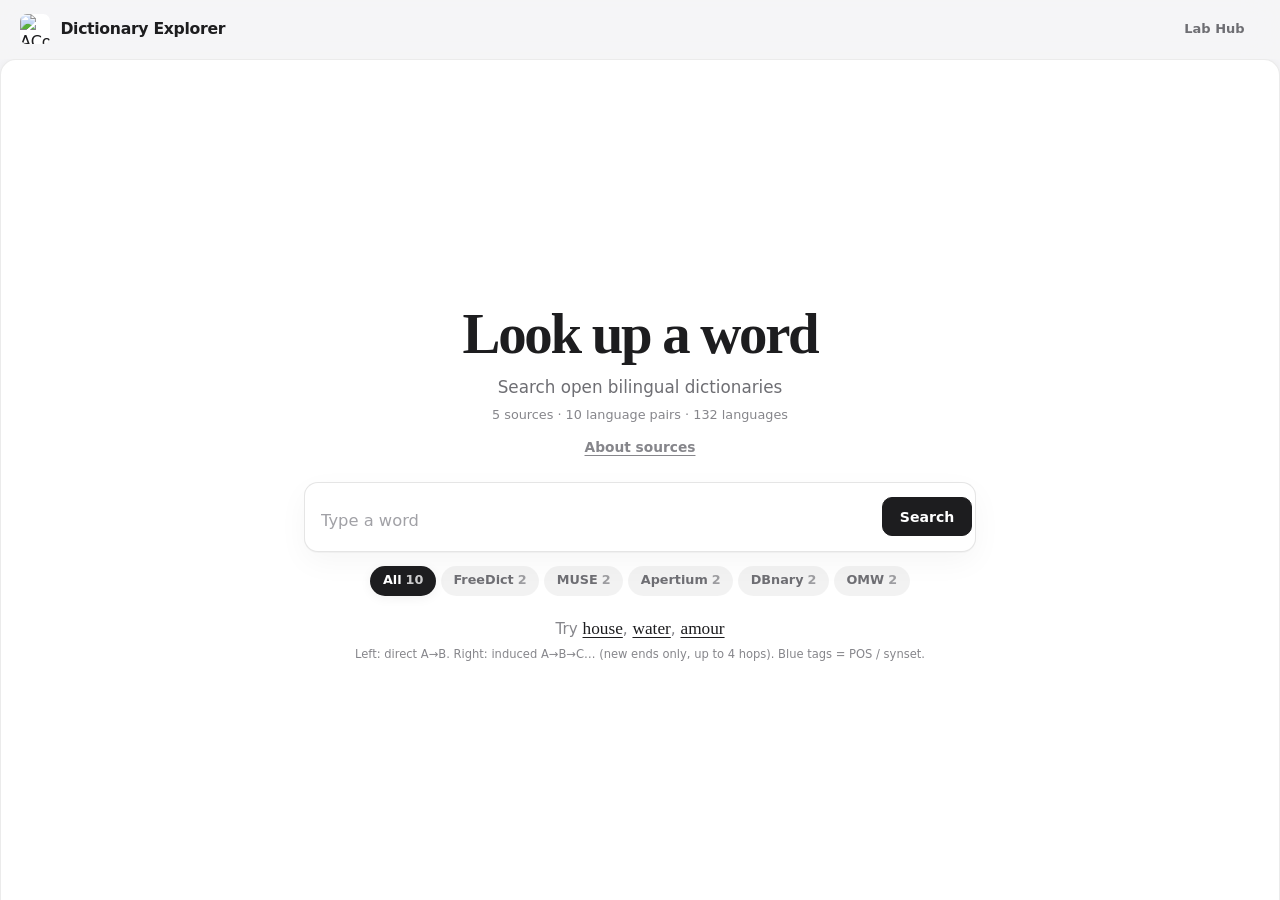
==== docs/dict_graph_reader/index.html @ 2f16a27c "Add static ACoLi Lab Hub GitHub Pages demo." ====
<!DOCTYPE html>
<html lang="en">
<head>
<script src="../shared/static_api.js"></script>

<meta charset="utf-8"/>
<meta name="viewport" content="width=device-width, initial-scale=1"/>
<title>Dictionary Explorer · ACoLi</title>
<link rel="stylesheet" href="../shared/tool.css"/>
<style>
  :root {
    --page: #f5f5f7;
    --ink: #1d1d1f;
    --soft: #6e6e73;
    --faint: #86868b;
    --line: rgba(0, 0, 0, 0.08);
    --card: #ffffff;
    --serif-display: "Iowan Old Style", "Palatino Linotype", Palatino, "Times New Roman", Georgia, serif;
  }

  body {
    overflow: hidden;
    height: 100vh;
    background: var(--page);
    color: var(--ink);
  }
  .tool-shell { height: 100vh; background: var(--page); }
  .tool-bar {
    background: rgba(245, 245, 247, 0.78);
    border-bottom: 1px solid transparent;
  }
  .tool-bar .brand img { width: 30px; height: 30px; border-radius: 7px; }
  .tool-bar .brand h1 {
    margin: 0;
    font-size: 0.98rem;
    font-weight: 600;
    letter-spacing: -0.02em;
  }
  .tool-bar .brand .brand-line {
    display: flex;
    align-items: baseline;
    gap: 0.4rem;
  }
  .tool-bar .brand .acoli-mark {
    font-size: 0.98rem;
    font-weight: 700;
    letter-spacing: -0.03em;
  }
  .tool-bar .brand .acoli-mark em {
    font-style: normal;
    color: var(--accent);
  }
  .tool-bar .brand span { display: none; }

  .app { flex: 1; min-height: 0; overflow: auto; }

  .stage {
    min-height: 100%;
    display: flex;
    flex-direction: column;
    align-items: center;
    padding: 0 1.25rem 3rem;
  }

  .viewport-center {
    width: 100%;
    min-height: calc(100vh - 60px);
    display: flex;
    flex-direction: column;
    align-items: center;
    justify-content: center;
    padding: 1.5rem 0 1.1rem;
  }
  .stage.has-results .viewport-center {
    min-height: 0;
    justify-content: flex-start;
    padding: 0.75rem 0 0.25rem;
  }

  .core {
    width: min(42rem, 100%);
    text-align: center;
  }

  .hero { margin-bottom: 1.4rem; }
  .stage.has-results .hero { margin-bottom: 0.55rem; }
  .hero h2 {
    margin: 0;
    font-family: var(--serif-display);
    font-size: clamp(2.55rem, 5.2vw, 3.55rem);
    font-weight: 550;
    letter-spacing: -0.04em;
    line-height: 1.05;
  }
  .stage.has-results .hero h2 {
    font-size: clamp(1.4rem, 2.4vw, 1.7rem);
  }
  .hero .desc {
    margin: 0.7rem auto 0;
    max-width: 32rem;
    font-size: 1.05rem;
    color: var(--soft);
    line-height: 1.45;
  }
  .hero .meta {
    margin: 0.4rem auto 0;
    font-size: 0.8rem;
    color: var(--faint);
  }
  .stage.has-results .hero .desc,
  .stage.has-results .hero .meta { display: none; }
  .hero .about-sources { margin-top: 0.7rem; }
  .stage.has-results .hero .about-sources { margin-top: 0.3rem; }
  .linkish {
    border: 0;
    background: none;
    font: inherit;
    font-size: 0.86rem;
    font-weight: 600;
    color: var(--faint);
    cursor: pointer;
    text-decoration: underline;
    text-underline-offset: 3px;
  }
  .linkish:hover { color: var(--ink); }

  .search {
    background: var(--card);
    border-radius: 14px;
    border: 1px solid rgba(0, 0, 0, 0.1);
    box-shadow: 0 1px 0 rgba(0, 0, 0, 0.03), 0 10px 30px rgba(0, 0, 0, 0.04);
    padding: 0.12rem 0.18rem 0.12rem 1rem;
  }
  .search-row {
    display: flex;
    align-items: center;
    gap: 0.35rem;
  }
  .search-row input[type="search"] {
    flex: 1;
    border: 0 !important;
    box-shadow: none !important;
    background: transparent !important;
    font-family: var(--serif-display) !important;
    font-size: clamp(1.45rem, 2.8vw, 1.85rem) !important;
    font-weight: 500 !important;
    letter-spacing: -0.03em;
    padding: 0.68rem 0 !important;
    color: var(--ink) !important;
  }
  .search-row input[type="search"]::placeholder {
    font-family: var(--font);
    font-size: 1.02rem;
    font-weight: 400;
    letter-spacing: 0;
    color: #a1a1a6;
  }
  .search-row .btn.primary {
    border-radius: 10px;
    padding: 0.52rem 1.05rem;
    font-size: 0.88rem;
    font-weight: 600;
  }

  .sources {
    margin-top: 0.85rem;
    display: flex;
    flex-wrap: wrap;
    justify-content: center;
    gap: 0.32rem;
  }
  .chip {
    border: 0;
    background: rgba(0, 0, 0, 0.05);
    border-radius: 980px;
    font: inherit;
    font-size: 0.8rem;
    font-weight: 600;
    color: var(--soft);
    padding: 0.36rem 0.78rem;
    cursor: pointer;
  }
  .chip:hover { background: rgba(0, 0, 0, 0.08); color: var(--ink); }
  .chip.on { background: var(--ink); color: #fff; }
  .chip .n {
    margin-left: 0.25rem;
    opacity: 0.65;
    font-weight: 550;
    font-variant-numeric: tabular-nums;
  }
  .chip.on .n { opacity: 0.78; }

  .result-filters {
    display: none;
    margin-top: 0.8rem;
  }
  .stage.has-results .result-filters { display: block; }

  .seg {
    display: inline-flex;
    padding: 0.16rem;
    background: rgba(0, 0, 0, 0.05);
    border-radius: 980px;
    gap: 0.08rem;
  }
  .seg button {
    border: 0;
    background: transparent;
    border-radius: 980px;
    font: inherit;
    font-size: 0.78rem;
    font-weight: 650;
    color: var(--soft);
    padding: 0.36rem 0.8rem;
    cursor: pointer;
  }
  .seg button:hover { color: var(--ink); }
  .seg button.on {
    background: var(--ink);
    color: #fff;
    box-shadow: 0 1px 3px rgba(0, 0, 0, 0.14);
  }

  .lang-chips {
    margin-top: 0.5rem;
    display: flex;
    flex-wrap: wrap;
    justify-content: center;
    gap: 0.28rem;
  }
  .lang-chips .chip { font-size: 0.76rem; padding: 0.3rem 0.65rem; }

  .hint {
    margin-top: 1.25rem;
    color: var(--faint);
    font-size: 0.95rem;
  }
  .hint button {
    border: 0;
    background: none;
    padding: 0;
    font: inherit;
    font-family: var(--serif-display);
    font-size: 1.08rem;
    color: var(--ink);
    cursor: pointer;
    text-decoration: underline;
    text-underline-offset: 3px;
  }

  .below {
    width: min(74rem, 100%);
    padding-top: 0.55rem;
    padding-bottom: 2.75rem;
  }
  .results-split {
    display: grid;
    grid-template-columns: 1fr 1fr;
    gap: 1rem;
    align-items: stretch;
  }
  @media (max-width: 900px) {
    .results-split { grid-template-columns: 1fr; }
    .below { width: min(42rem, 100%); }
  }
  .status {
    margin: 0 0 0.65rem;
    text-align: center;
    font-size: 0.78rem;
    font-weight: 500;
    color: var(--faint);
    line-height: 1.4;
  }

  .result-pane {
    background: var(--card);
    border: 1px solid var(--line);
    border-radius: 22px;
    padding: 1rem 1rem 1.1rem;
    min-height: 18rem;
    box-shadow: 0 1px 0 rgba(0, 0, 0, 0.03);
    display: flex;
    flex-direction: column;
    gap: 0.75rem;
  }
  .result-pane.indirect-pane {
    background: linear-gradient(180deg, #f7faff 0%, #fff 42%);
    border-color: rgba(0, 113, 227, 0.14);
  }
  .pane-head {
    display: flex;
    align-items: flex-start;
    justify-content: space-between;
    gap: 0.75rem;
    padding-bottom: 0.75rem;
    border-bottom: 1px solid var(--line);
  }
  .pane-head h3 {
    margin: 0;
    font-size: 0.72rem;
    font-weight: 750;
    letter-spacing: 0.08em;
    text-transform: uppercase;
    color: var(--ink);
  }
  .pane-head .pane-desc {
    margin: 0.28rem 0 0;
    font-size: 0.78rem;
    color: var(--faint);
    line-height: 1.35;
  }
  .pane-badge {
    flex-shrink: 0;
    font-size: 0.68rem;
    font-weight: 700;
    letter-spacing: 0.04em;
    text-transform: uppercase;
    color: var(--soft);
    background: rgba(0, 0, 0, 0.05);
    border-radius: 999px;
    padding: 0.28rem 0.6rem;
  }
  .pane-badge.busy {
    color: #0051c7;
    background: rgba(0, 113, 227, 0.1);
  }
  .pane-badge.indirect {
    color: #0051c7;
    background: rgba(0, 113, 227, 0.1);
  }
  .pane-body {
    display: flex;
    flex-direction: column;
    gap: 0.5rem;
    flex: 1;
  }
  .hop-lane {
    border: 1px solid rgba(0, 113, 227, 0.12);
    background: rgba(255, 255, 255, 0.72);
    border-radius: 16px;
    padding: 0.7rem 0.75rem 0.8rem;
    display: flex;
    flex-direction: column;
    gap: 0.45rem;
  }
  .hop-lane-head {
    display: flex;
    align-items: center;
    justify-content: space-between;
    gap: 0.5rem;
  }
  .hop-lane-head .hl-title {
    font-size: 0.68rem;
    font-weight: 750;
    letter-spacing: 0.07em;
    text-transform: uppercase;
    color: var(--ink);
  }
  .hop-lane-head .hl-sub {
    font-size: 0.7rem;
    color: var(--faint);
  }
  .pane-empty {
    margin: 0;
    padding: 1.1rem 0.85rem;
    text-align: center;
    font-size: 0.84rem;
    color: var(--faint);
    border: 1px dashed rgba(0, 0, 0, 0.1);
    border-radius: 14px;
    background: rgba(0, 0, 0, 0.015);
  }

  .skel {
    border-radius: 14px;
    background: linear-gradient(90deg, #ececef 0%, #f6f6f8 45%, #ececef 90%);
    background-size: 220% 100%;
    animation: skel-shine 1.15s ease-in-out infinite;
  }
  .skel-hit {
    height: 4.55rem;
    border-radius: 16px;
  }
  .skel-bridge {
    height: 5.1rem;
    border-radius: 14px;
    background: linear-gradient(90deg, #e7eefb 0%, #f3f7ff 45%, #e7eefb 90%);
    background-size: 220% 100%;
    animation: skel-shine 1.15s ease-in-out infinite;
  }
  .skel-line {
    height: 0.7rem;
    margin: 0.35rem 0;
  }
  .skel-line.w60 { width: 60%; }
  .skel-line.w40 { width: 40%; }
  @keyframes skel-shine {
    0% { background-position: 100% 0; }
    100% { background-position: -100% 0; }
  }

  .bridge-hit {
    width: 100%;
    text-align: left;
    border: 1px solid rgba(0, 113, 227, 0.14);
    background: #fff;
    border-radius: 14px;
    padding: 0.85rem 1rem;
    cursor: pointer;
    font: inherit;
    color: var(--ink);
  }
  .bridge-hit:hover { box-shadow: 0 10px 28px rgba(0, 113, 227, 0.08); }
  .bridge-hit .path {
    display: flex;
    flex-wrap: wrap;
    align-items: center;
    gap: 0.28rem 0.2rem;
    font-family: var(--serif-display);
    font-size: clamp(1.1rem, 2.2vw, 1.4rem);
    letter-spacing: -0.03em;
    line-height: 1.25;
  }
  .bridge-hit .path .w {
    font-weight: 450;
    color: var(--soft);
    overflow-wrap: anywhere;
  }
  .bridge-hit .path .w.start,
  .bridge-hit .path .w.end {
    font-weight: 700;
    color: var(--ink);
  }
  .bridge-hit .path .w.bridge {
    font-weight: 600;
    color: #0051c7;
  }
  .bridge-hit .path .w.mid {
    font-weight: 600;
    color: #6d28d9;
  }
  .bridge-hit .path .sep {
    color: #c7c7cc;
    margin: 0 0.15rem;
  }
  .bridge-hit .langs {
    margin-top: 0.28rem;
    font-size: 0.74rem;
    color: var(--faint);
    overflow-wrap: anywhere;
  }
  .bridge-hit .meta-row { margin-top: 0.38rem; }
  .hop-pill {
    display: inline-flex;
    align-items: center;
    font-size: 0.66rem;
    font-weight: 750;
    letter-spacing: 0.04em;
    text-transform: uppercase;
    color: #0051c7;
    background: rgba(0, 113, 227, 0.1);
    border-radius: 999px;
    padding: 0.16rem 0.5rem;
  }
  .hop-pill.multi {
    color: #6d28d9;
    background: rgba(109, 40, 217, 0.1);
  }
  .hit {
    width: 100%;
    text-align: left;
    border: 1px solid rgba(0, 0, 0, 0.06);
    background: #fafafa;
    border-radius: 16px;
    padding: 0.95rem 1.1rem;
    cursor: pointer;
    font: inherit;
    color: var(--ink);
    white-space: normal;
  }
  .hit:hover {
    background: #fff;
    box-shadow: 0 10px 28px rgba(0, 0, 0, 0.06);
  }
  .hit .top {
    display: block;
  }
  .hit .pair-words {
    margin: 0;
    white-space: normal;
    overflow-wrap: anywhere;
    word-break: break-word;
  }
  .hit .lemma {
    font-family: var(--serif-display);
    font-size: clamp(1.55rem, 2.9vw, 2rem);
    font-weight: 450;
    letter-spacing: -0.035em;
    line-height: 1.2;
    color: var(--soft);
    white-space: normal;
    overflow-wrap: anywhere;
    word-break: break-word;
  }
  .hit .lemma.match {
    font-weight: 700;
    color: var(--ink);
  }
  .hit .arrow {
    display: inline;
    margin: 0 0.42rem;
    color: #c7c7cc;
    font-size: 1.25rem;
  }
  .hit .prov {
    margin-top: 0.35rem;
    font-size: 0.74rem;
    font-weight: 500;
    color: var(--faint);
    white-space: normal;
    overflow-wrap: anywhere;
  }
  /* Entry sheet */
  .sheet-backdrop {
    position: fixed;
    inset: 0;
    z-index: 50;
    background: rgba(0, 0, 0, 0.28);
    backdrop-filter: blur(14px);
    -webkit-backdrop-filter: blur(14px);
    display: none;
    align-items: center;
    justify-content: center;
    padding: 1.25rem;
  }
  .sheet-backdrop.open { display: flex; }
  .sheet {
    width: min(540px, 100%);
    height: auto;
    max-height: min(88vh, 720px);
    background: var(--card);
    border-radius: 22px;
    box-shadow: 0 24px 80px rgba(0, 0, 0, 0.18);
    display: flex;
    flex-direction: column;
    overflow: hidden;
  }
  .sheet.path-mode {
    width: min(560px, 100%);
  }
  .sheet-head {
    flex: 0 0 auto;
    padding: 1.15rem 1.2rem 1rem 1.35rem;
    display: flex;
    justify-content: space-between;
    align-items: flex-start;
    gap: 0.85rem;
    border-bottom: 1px solid var(--line);
  }
  .sheet-head .pair-words {
    flex: 1 1 auto;
    min-width: 0;
    margin: 0;
    font-family: var(--serif-display);
    font-size: clamp(1.65rem, 3.2vw, 2.35rem);
    font-weight: 450;
    letter-spacing: -0.035em;
    line-height: 1.2;
    color: var(--soft);
    white-space: normal;
    overflow-wrap: anywhere;
    word-break: break-word;
  }
  .sheet-head .pair-words .match {
    font-weight: 700;
    color: var(--ink);
  }
  .sheet-head .pair-words .arrow,
  .sheet-head .pair-words .sep {
    display: inline;
    margin: 0 0.35rem;
    color: #c7c7cc;
    font-weight: 500;
  }
  .sheet-head .pair-words .w { color: var(--soft); font-weight: 450; }
  .sheet-head .pair-words .w.start,
  .sheet-head .pair-words .w.end {
    font-weight: 700;
    color: var(--ink);
  }
  .sheet-head .pair-words .w.mid,
  .sheet-head .pair-words .w.bridge {
    font-weight: 600;
    color: #0051c7;
  }
  .close-btn {
    flex: 0 0 auto;
    width: 2rem;
    height: 2rem;
    border: 0;
    border-radius: 999px;
    background: rgba(0, 0, 0, 0.06);
    color: var(--soft);
    font: inherit;
    font-size: 1.35rem;
    line-height: 1;
    cursor: pointer;
    padding: 0;
    display: inline-flex;
    align-items: center;
    justify-content: center;
  }
  .close-btn:hover {
    background: rgba(0, 0, 0, 0.1);
    color: var(--ink);
  }
  .sheet-body {
    flex: 1 1 auto;
    min-height: 0;
    overflow: auto;
    padding: 0.95rem 1.35rem 1rem;
    display: flex;
    flex-direction: column;
    gap: 0.75rem;
  }
  .pair-line {
    display: flex;
    align-items: center;
    flex-wrap: wrap;
    gap: 0.45rem 0.65rem;
    margin: 0;
    font-size: 0.84rem;
    color: var(--faint);
    flex: 0 0 auto;
  }
  .pair-line strong { color: var(--soft); font-weight: 600; }
  .pair-line .btn { margin-left: auto; }
  .pair-line[hidden],
  #pathPanel[hidden],
  #entryTags:empty { display: none !important; }

  .path-overview {
    border: 1px solid rgba(0, 113, 227, 0.16);
    background: linear-gradient(180deg, #f7faff 0%, #fff 70%);
    border-radius: 16px;
    padding: 0.95rem 1.05rem;
  }
  .path-overview .po-label {
    margin: 0 0 0.4rem;
    font-size: 0.68rem;
    font-weight: 750;
    letter-spacing: 0.07em;
    text-transform: uppercase;
    color: #0051c7;
  }
  .path-overview .po-path {
    font-family: var(--serif-display);
    font-size: clamp(1.25rem, 2.6vw, 1.55rem);
    letter-spacing: -0.03em;
    line-height: 1.25;
  }
  .path-overview .po-path .w { color: var(--soft); font-weight: 450; }
  .path-overview .po-path .w.start,
  .path-overview .po-path .w.end { font-weight: 700; color: var(--ink); }
  .path-overview .po-path .w.mid,
  .path-overview .po-path .w.bridge { font-weight: 600; color: #0051c7; }
  .path-overview .po-path .sep { color: #c7c7cc; margin: 0 0.25rem; }
  .path-overview .po-langs {
    margin-top: 0.3rem;
    font-size: 0.78rem;
    color: var(--faint);
  }
  .path-overview .po-meta {
    margin-top: 0.55rem;
    display: flex;
    flex-wrap: wrap;
    gap: 0.35rem;
  }
  .path-steps-label {
    margin: 0.15rem 0 0;
    font-size: 0.68rem;
    font-weight: 750;
    letter-spacing: 0.07em;
    text-transform: uppercase;
    color: var(--ink);
  }
  .path-steps {
    display: flex;
    flex-direction: column;
    gap: 0.4rem;
  }
  .path-step {
    width: 100%;
    text-align: left;
    border: 1px solid rgba(0, 0, 0, 0.08);
    background: #fafafa;
    border-radius: 14px;
    padding: 0.75rem 0.9rem;
    font: inherit;
    color: var(--ink);
    cursor: pointer;
  }
  .path-step:hover { background: #fff; box-shadow: 0 8px 22px rgba(0, 0, 0, 0.05); }
  .path-step .ps-top {
    display: flex;
    align-items: baseline;
    justify-content: space-between;
    gap: 0.5rem;
  }
  .path-step .ps-n {
    font-size: 0.66rem;
    font-weight: 750;
    letter-spacing: 0.05em;
    text-transform: uppercase;
    color: var(--faint);
  }
  .path-step .ps-words {
    margin: 0.2rem 0 0;
    font-family: var(--serif-display);
    font-size: 1.2rem;
    letter-spacing: -0.02em;
  }
  .path-step .ps-words .match { font-weight: 700; }
  .path-step .ps-words .arrow { color: #c7c7cc; margin: 0 0.3rem; }
  .path-step .ps-langs {
    margin-top: 0.2rem;
    font-size: 0.74rem;
    color: var(--faint);
  }

  .elsewhere-block {
    flex: 1;
    min-height: 0;
    display: flex;
    flex-direction: column;
    background: #f5f5f7;
    border-radius: 16px;
    padding: 0.85rem 0.9rem 0.8rem;
  }
  .elsewhere-head {
    display: flex;
    align-items: center;
    justify-content: space-between;
    gap: 0.6rem;
    margin-bottom: 0.5rem;
    flex: 0 0 auto;
  }
  .elsewhere-block .section-label {
    margin: 0;
    font-size: 0.72rem;
    font-weight: 750;
    letter-spacing: 0.07em;
    text-transform: uppercase;
    color: var(--ink);
  }
  .elsewhere-pager {
    display: flex;
    align-items: center;
    gap: 0.35rem;
  }
  .elsewhere-pager[hidden] { display: none; }
  .elsewhere-pager .page {
    min-width: 3.2rem;
    text-align: center;
    font-size: 0.72rem;
    font-weight: 650;
    color: var(--soft);
  }
  .elsewhere-pager .page-btn {
    width: 1.7rem;
    height: 1.7rem;
    border-radius: 8px;
    border: 1px solid rgba(0, 0, 0, 0.14);
    background: #fff;
    color: var(--ink);
    font: inherit;
    font-size: 0.95rem;
    line-height: 1;
    cursor: pointer;
    padding: 0;
  }
  .elsewhere-pager .page-btn:hover:not(:disabled) { background: #fafafa; }
  .elsewhere-pager .page-btn:disabled {
    opacity: 0.35;
    cursor: default;
  }
  .elsewhere-window {
    flex: 1;
    min-height: 0;
    overflow: auto;
    border-radius: 12px;
  }
  .elsewhere {
    display: flex;
    flex-direction: column;
    gap: 0.35rem;
  }
  .elsewhere > button {
    width: 100%;
    text-align: left;
    border: 0;
    background: #fff;
    border-radius: 12px;
    padding: 0.72rem 0.85rem;
    font: inherit;
    cursor: pointer;
    box-shadow: 0 1px 0 rgba(0, 0, 0, 0.03);
    white-space: normal;
  }
  .elsewhere > button:hover { background: #fafafa; }
  .elsewhere .lemma {
    font-family: var(--serif-display);
    font-size: 1.14rem;
    font-weight: 450;
    color: var(--soft);
    white-space: normal;
    overflow-wrap: anywhere;
    word-break: break-word;
  }
  .elsewhere .lemma.match {
    font-weight: 700;
    color: var(--ink);
  }
  .elsewhere .arrow { color: #c7c7cc; margin: 0 0.3rem; display: inline; }
  .elsewhere .p {
    margin-top: 0.18rem;
    font-size: 0.72rem;
    color: var(--faint);
  }
  .empty-note {
    padding: 0.55rem 0.15rem;
    font-size: 0.84rem;
    color: var(--faint);
  }

  .sheet-foot {
    flex: 0 0 auto;
    display: flex;
    align-items: center;
    justify-content: space-between;
    gap: 0.85rem;
    padding: 0.85rem 1.35rem 1.05rem;
    border-top: 1px solid var(--line);
    background: var(--card);
  }
  .actions-left {
    display: flex;
    align-items: center;
    gap: 0.35rem;
    flex: 0 0 auto;
  }
  .actions-right {
    display: flex;
    align-items: center;
    justify-content: flex-end;
    gap: 0.4rem;
    flex: 1 1 auto;
    min-width: 0;
  }
  .sheet-foot .btn.bordered {
    background: #fff;
    border: 1px solid rgba(0, 0, 0, 0.16);
    color: var(--ink);
    box-shadow: none;
  }
  .sheet-foot .btn.bordered:hover {
    background: #fafafa;
    border-color: rgba(0, 0, 0, 0.24);
  }
  .actions-right .src-name {
    font-size: 0.8rem;
    font-weight: 600;
    color: var(--soft);
    line-height: 1.25;
    text-align: right;
    white-space: normal;
  }
  .info-btn {
    width: 1.45rem;
    height: 1.45rem;
    border-radius: 999px;
    border: 1px solid rgba(0, 0, 0, 0.12);
    background: #fff;
    color: var(--soft);
    font: inherit;
    font-size: 0.72rem;
    font-weight: 700;
    cursor: pointer;
    padding: 0;
    flex: 0 0 auto;
  }
  .info-btn:hover { color: var(--ink); }

  .modal-backdrop {
    position: fixed;
    inset: 0;
    z-index: 60;
    background: rgba(0, 0, 0, 0.28);
    backdrop-filter: blur(12px);
    display: none;
    align-items: center;
    justify-content: center;
    padding: 1.25rem;
  }
  .modal-backdrop.open { display: flex; }

  .about-sheet {
    width: min(1040px, 100%);
    height: min(88vh, 760px);
    max-height: min(88vh, 760px);
    background: var(--card);
    border-radius: 22px;
    box-shadow: 0 24px 80px rgba(0, 0, 0, 0.18);
    display: flex;
    flex-direction: column;
    overflow: hidden;
  }
  .about-sheet .as-head {
    flex: 0 0 auto;
    padding: 1.15rem 1.2rem 0.9rem 1.35rem;
    border-bottom: 1px solid var(--line);
    display: flex;
    align-items: flex-start;
    justify-content: space-between;
    gap: 0.85rem;
  }
  .about-sheet .as-head h2 {
    margin: 0;
    font-size: 1.3rem;
    font-weight: 700;
    letter-spacing: -0.03em;
  }
  .about-sheet .as-head p {
    margin: 0.3rem 0 0;
    font-size: 0.86rem;
    color: var(--soft);
    line-height: 1.4;
  }
  .about-sheet .as-body {
    flex: 1;
    min-height: 0;
    display: grid;
    grid-template-columns: 25% 75%;
    overflow: hidden;
  }
  @media (max-width: 820px) {
    .about-sheet .as-body {
      grid-template-columns: 1fr;
      grid-template-rows: minmax(160px, 34%) 1fr;
    }
  }
  .about-sheet .as-explorer {
    min-width: 0;
    min-height: 0;
    overflow: auto;
    border-right: 1px solid var(--line);
    background: #f7f7f8;
    padding: 0.55rem;
  }
  @media (max-width: 820px) {
    .about-sheet .as-explorer { border-right: 0; border-bottom: 1px solid var(--line); }
  }
  .about-sheet .as-detail {
    min-width: 0;
    min-height: 0;
    overflow: auto;
    padding: 1.15rem 1.35rem 1.35rem;
    background: #fff;
  }
  .about-sheet .as-foot {
    flex: 0 0 auto;
    display: flex;
    justify-content: flex-end;
    gap: 0.45rem;
    padding: 0.75rem 1.15rem 0.95rem;
    border-top: 1px solid var(--line);
  }
  .pick-card {
    width: 100%;
    text-align: left;
    border: 1px solid transparent;
    background: transparent;
    border-radius: 12px;
    padding: 0.65rem 0.7rem;
    cursor: pointer;
    font: inherit;
    color: var(--ink);
    margin-bottom: 0.2rem;
  }
  .pick-card:hover {
    background: rgba(255, 255, 255, 0.85);
    border-color: rgba(0, 0, 0, 0.06);
  }
  .pick-card.active {
    background: #fff;
    border-color: rgba(0, 0, 0, 0.12);
    box-shadow: 0 1px 0 rgba(0, 0, 0, 0.04);
  }
  .pick-card .pc-lang {
    font-size: 0.62rem;
    font-weight: 700;
    color: #0071e3;
    letter-spacing: 0.02em;
    text-transform: uppercase;
  }
  .pick-card .pc-title {
    margin-top: 0.18rem;
    font-size: 0.86rem;
    font-weight: 650;
    letter-spacing: -0.02em;
    line-height: 1.3;
  }
  .pick-card .pc-meta {
    margin-top: 0.2rem;
    font-size: 0.72rem;
    color: #6e6e73;
  }
  .sd-kicker {
    font-size: 0.72rem;
    font-weight: 700;
    color: #0071e3;
    letter-spacing: 0.03em;
    text-transform: uppercase;
  }
  .sd-title {
    margin: 0.35rem 0 0;
    font-size: 1.45rem;
    font-weight: 720;
    letter-spacing: -0.035em;
    line-height: 1.2;
  }
  .sd-short {
    margin: 0.55rem 0 0;
    font-size: 0.95rem;
    color: #3a3a3c;
    line-height: 1.45;
  }
  .sd-desc {
    margin: 0.85rem 0 0;
    font-size: 0.9rem;
    color: #636366;
    line-height: 1.55;
  }
  .sd-stats {
    margin-top: 1.1rem;
    display: grid;
    grid-template-columns: repeat(3, minmax(0, 1fr));
    gap: 0.55rem;
  }
  @media (max-width: 640px) {
    .sd-stats { grid-template-columns: 1fr; }
  }
  .sd-stat {
    border: 1px solid rgba(0, 0, 0, 0.07);
    border-radius: 14px;
    padding: 0.7rem 0.8rem;
    background: #fafafa;
  }
  .sd-stat .n {
    display: block;
    font-size: 1.25rem;
    font-weight: 720;
    letter-spacing: -0.03em;
    font-variant-numeric: tabular-nums;
  }
  .sd-stat .l {
    display: block;
    margin-top: 0.2rem;
    font-size: 0.72rem;
    color: #6e6e73;
    line-height: 1.3;
  }
  .sd-section { margin-top: 1.15rem; }
  .sd-section h3 {
    margin: 0 0 0.45rem;
    font-size: 0.72rem;
    font-weight: 700;
    letter-spacing: 0.04em;
    text-transform: uppercase;
    color: #86868b;
  }
  .sd-list {
    margin: 0;
    padding-left: 1.1rem;
    color: #3a3a3c;
    font-size: 0.88rem;
    line-height: 1.5;
  }
  .sd-list li { margin: 0.15rem 0; }
  .sd-note {
    margin: 0.35rem 0 0;
    font-size: 0.82rem;
    color: #6e6e73;
    line-height: 1.45;
  }
  .sd-empty {
    min-height: 12rem;
    display: flex;
    align-items: center;
    justify-content: center;
    text-align: center;
    color: #86868b;
    font-size: 0.9rem;
    padding: 1rem;
  }
  .sd-links {
    margin-top: 0.55rem;
    display: flex;
    flex-direction: column;
    gap: 0.65rem;
  }
  .sd-link-row {
    display: flex;
    flex-direction: column;
    gap: 0.12rem;
  }
  .sd-link-row .sd-link-k {
    font-size: 0.62rem;
    font-weight: 700;
    letter-spacing: 0.08em;
    text-transform: uppercase;
    color: #8e8e93;
  }
  .sd-link-row a {
    color: #0071e3;
    font-weight: 550;
    font-size: 0.78rem;
    text-decoration: none;
    word-break: break-all;
  }
  .sd-link-row a:hover { text-decoration: underline; }
  .cite-box {
    background: #fafafa;
    border-radius: 12px;
    padding: 0.7rem 0.8rem;
    font-size: 0.84rem;
    color: var(--ink);
    line-height: 1.45;
  }
  .sd-cite-actions {
    margin-top: 0.55rem;
    display: flex;
    justify-content: flex-start;
  }
  /* FEATURE_CSS */

  .pos-pill, .tag-pill {
    display: inline-flex;
    align-items: center;
    font-size: 0.68rem;
    font-weight: 700;
    letter-spacing: 0.04em;
    text-transform: uppercase;
    color: #0051c7;
    background: rgba(0, 113, 227, 0.1);
    border-radius: 999px;
    padding: 0.18rem 0.5rem;
    white-space: nowrap;
  }
  .hit .meta-row {
    margin-top: 0.35rem;
    display: flex;
    flex-wrap: wrap;
    gap: 0.35rem;
    align-items: center;
  }
  .pos-chips {
    display: flex;
    flex-wrap: wrap;
    gap: 0.35rem;
    justify-content: center;
    margin-top: 0.45rem;
  }
  .entry-tags {
    display: flex;
    flex-wrap: wrap;
    gap: 0.35rem;
    margin: 0 0 0.75rem;
  }
  .entry-tags:empty { display: none; }
  .insight-stack {
    display: flex;
    flex-direction: column;
    gap: 0.55rem;
    margin-bottom: 0.75rem;
    flex: 0 0 auto;
  }
  .insight {
    border: 1px solid var(--line);
    border-radius: 14px;
    background: #fff;
    padding: 0.7rem 0.8rem 0.75rem;
  }
  .insight[hidden] { display: none !important; }
  .insight .ih {
    display: flex;
    align-items: baseline;
    justify-content: space-between;
    gap: 0.5rem;
    margin-bottom: 0.4rem;
  }
  .insight .ih .section-label {
    margin: 0;
    font-size: 0.68rem;
    font-weight: 750;
    letter-spacing: 0.06em;
    text-transform: uppercase;
    color: var(--ink);
  }
  .insight .ih .quiet {
    font-size: 0.7rem;
    color: var(--faint);
  }
  .insight .rows {
    display: flex;
    flex-direction: column;
    gap: 0.28rem;
    max-height: 8.5rem;
    overflow: auto;
  }
  .insight .row {
    width: 100%;
    text-align: left;
    border: 0;
    background: #f5f5f7;
    border-radius: 10px;
    padding: 0.45rem 0.6rem;
    font: inherit;
    cursor: pointer;
    color: var(--ink);
  }
  .insight .row:hover { background: #ececf0; }
  .insight .row .main {
    font-size: 0.88rem;
    font-weight: 600;
    line-height: 1.3;
    overflow-wrap: anywhere;
  }
  .insight .row .sub {
    margin-top: 0.12rem;
    font-size: 0.7rem;
    color: var(--faint);
  }
  .insight .note {
    margin: 0;
    font-size: 0.8rem;
    color: var(--faint);
    line-height: 1.4;
  }
  .agree-badge {
    display: inline-flex;
    font-size: 0.66rem;
    font-weight: 700;
    color: #248a3d;
    background: rgba(52, 199, 89, 0.12);
    border-radius: 999px;
    padding: 0.1rem 0.4rem;
    margin-left: 0.35rem;
  }
  .src-filter {
    width: 100%;
    box-sizing: border-box;
    margin-bottom: 0.45rem;
    border: 1px solid rgba(0, 0, 0, 0.1);
    border-radius: 10px;
    padding: 0.45rem 0.65rem;
    font: inherit;
    font-size: 0.8rem;
    background: #fff;
    color: var(--ink);
  }
  .src-filter:focus { outline: none; border-color: #1d1d1f; }
</style>
</head>
<body>
<div class="tool-shell">
  <header class="tool-bar">
    <div class="brand">
      <img src="https://avatars.githubusercontent.com/u/12659718?s=200&v=4" alt="ACoLi"/>
      <div>
        <div class="brand-line">
          <span class="acoli-mark">ACo<em>Li</em></span>
          <h1>Dictionary Explorer</h1>
        </div>
      </div>
    </div>
    <div class="controls">
      <a class="btn quiet" href="../">Lab Hub</a>
    </div>
  </header>

  <div class="app">
    <div class="stage" id="stage">
      <div class="viewport-center">
        <div class="core">
          <div class="hero">
            <h2>Look up a word</h2>
            <p class="desc">Search open bilingual dictionaries</p>
            <p class="meta" id="ledeMeta"></p>
            <div class="about-sources">
              <button type="button" class="linkish" id="aboutSourcesBtn">About sources</button>
            </div>
          </div>

          <div class="search">
            <div class="search-row">
              <input id="q" type="search" placeholder="Type a word" autocomplete="off" autofocus/>
              <button type="button" class="btn primary" id="go">Search</button>
            </div>
          </div>

          <div class="sources" id="sourceChips"></div>

          <div class="result-filters" id="resultFilters">
            <div class="seg" id="sideSeg" aria-label="Match side">
              <button type="button" class="on" data-side="either">Either side</button>
              <button type="button" data-side="source">Source</button>
              <button type="button" data-side="target">Target</button>
            </div>
            <div class="lang-chips" id="langChips"></div>
            <div class="pos-chips" id="posChips"></div>
          </div>

          <div class="hint" id="hint">
            Try
            <button type="button" data-q="house">house</button>,
            <button type="button" data-q="water">water</button>,
            <button type="button" data-q="amour">amour</button>
            <span style="display:block;margin-top:0.35rem;font-size:0.72rem;color:var(--faint)">Left: direct A→B. Right: induced A→B→C… (new ends only, up to 4 hops). Blue tags = POS / synset.</span>
          </div>
        </div>
      </div>

      <div class="below">
        <div class="status" id="status"></div>
        <div class="results-split">
          <section class="result-pane direct-pane" id="results" aria-label="Direct matches"></section>
          <section class="result-pane indirect-pane" id="bridgeResults" aria-label="Indirect matches"></section>
        </div>
      </div>
    </div>
  </div>
</div>

<div class="sheet-backdrop" id="entrySheet">
  <div class="sheet" role="dialog" aria-modal="true" aria-labelledby="sPairWords">
    <div class="sheet-head">
      <p class="pair-words" id="sPairWords">—</p>
      <button type="button" class="close-btn" id="sheetClose" aria-label="Close">×</button>
    </div>
    <div class="sheet-body">
      <div id="pathPanel" hidden>
        <div class="path-overview">
          <p class="po-label">Whole link</p>
          <div class="po-path" id="pathWhole"></div>
          <div class="po-langs" id="pathWholeLangs"></div>
          <div class="po-meta" id="pathWholeMeta"></div>
        </div>
        <p class="path-steps-label">Broken into steps</p>
        <div class="path-steps" id="pathSteps"></div>
      </div>
      <p class="pair-line" id="pairLine">
        Pair · <strong id="sPair">—</strong>
        <button type="button" class="btn quiet" id="reversePair" hidden>Reverse</button>
      </p>
      <div class="entry-tags" id="entryTags"></div>
    </div>

    <div class="sheet-foot">
      <div class="actions-left">
        <button type="button" class="btn bordered" id="exportTsv">TSV</button>
        <button type="button" class="btn bordered" id="exportCsv">CSV</button>
        <button type="button" class="btn bordered" id="exportJson">JSON</button>
      </div>
      <div class="actions-right">
        <span class="src-name" id="sSource">—</span>
        <button type="button" class="info-btn" id="aboutColl" title="About this source" aria-label="About this source">i</button>
      </div>
    </div>
  </div>
</div>

<div class="modal-backdrop" id="sourcesModal">
  <div class="about-sheet" role="dialog" aria-modal="true" aria-labelledby="aboutSourcesTitle">
    <div class="as-head">
      <div>
        <h2 id="aboutSourcesTitle">About sources</h2>
        <p>Browse sources on the left. Description, what is included, and license appear on the right.</p>
      </div>
      <button type="button" class="close-btn" id="sourcesClose" aria-label="Close">×</button>
    </div>
    <div class="as-body">
      <aside class="as-explorer" aria-label="Source selector">
        <div id="aboutSourceCards"></div>
      </aside>
      <section class="as-detail" id="aboutSourceDetail" aria-live="polite"></section>
    </div>
    <div class="as-foot">
      <button type="button" class="btn quiet" id="aboutUseSource" hidden>Search this source</button>
      <button type="button" class="btn primary" id="aboutDone">Close</button>
    </div>
  </div>
</div>


<script>
let state = {
  collections: [],
  allCollections: [],
  collById: {},
  dims: null,
  pairs: [],
  pairsById: {},
  reverseMap: new Map(), // pair_id -> reverse pair_id
  selectedSources: new Set(),
  sideFocus: 'either',
  selectedLangs: new Set(),
  suggestions: [],
  bridges: { paths: [], by_hops: {}, hint: '', loading: false },
  suggestLoading: false,
  lastHint: '',
  lastPairsSearched: 0,
  selected: null,
  selectedPath: null,
  pairInfoCache: {},
  aboutPick: null,
  posFocus: '',
};

const $ = (id) => document.getElementById(id);
function esc(s) {
  return String(s ?? '').replace(/&/g, '&amp;').replace(/</g, '&lt;').replace(/>/g, '&gt;');
}
function debounce(fn, ms) {
  let t;
  return (...a) => { clearTimeout(t); t = setTimeout(() => fn(...a), ms); };
}
function pairCount(id) {
  return state.dims?.collection_counts?.[id] || state.collById[id]?.indexed_pairs || 0;
}
function langCount(id) {
  return state.dims?.collection_language_counts?.[id] || 0;
}
function openHubCounts() {
  const d = state.dims || {};
  const sources = state.collections?.length
    || d.open_source_count
    || (d.browsable_collections || []).length
    || 0;
  const pairs = d.open_pair_count ?? d.browsable_pair_count ?? d.pair_count ?? 0;
  const langs = d.open_language_count ?? d.language_count ?? 0;
  return { sources, pairs, langs };
}
function langName(code) {
  return (state.dims?.languages || []).find((l) => l.code === code)?.name || code;
}
function pairWordsHtml(s) {
  const src = s.source_word || (s.query_side === 'source' ? s.headword : s.meaning) || '';
  const tgt = s.translation || (s.query_side === 'target' ? s.headword : s.meaning) || '';
  const side = s.query_side || 'source';
  const srcCls = side === 'source' ? 'lemma match' : 'lemma';
  const tgtCls = side === 'target' ? 'lemma match' : 'lemma';
  return `<span class="${srcCls}">${esc(src)}</span><span class="arrow">→</span><span class="${tgtCls}">${esc(tgt)}</span>`;
}

function buildReverseMap(pairs) {
  const byKey = new Map();
  for (const p of pairs) {
    byKey.set(`${p.collection}|${p.source_language}|${p.target_language}`, p.id);
  }
  const rev = new Map();
  for (const p of pairs) {
    const other = byKey.get(`${p.collection}|${p.target_language}|${p.source_language}`);
    if (other && other !== p.id) rev.set(p.id, other);
  }
  return rev;
}

async function boot() {
  const [dims, colls, pairs] = await Promise.all([
    fetch('/api/dicts/dimensions').then((r) => r.json()),
    fetch('/api/dicts/collections').then((r) => r.json()),
    fetch('/api/dicts/pairs?browsable_only=true&limit=1000').then((r) => r.json()),
  ]);
  state.dims = dims;
  state.allCollections = colls.collections || [];
  state.collById = Object.fromEntries(state.allCollections.map((c) => [c.id, c]));
  state.collections = state.allCollections.filter(
    (c) => c.browsable && (dims.collection_counts?.[c.id] || 0) > 0
  );
  state.pairs = pairs.pairs || [];
  state.pairsById = Object.fromEntries(state.pairs.map((p) => [p.id, p]));
  state.reverseMap = buildReverseMap(state.pairs);

  const hub = openHubCounts();
  $('ledeMeta').textContent =
    `${hub.sources} sources · ${hub.pairs.toLocaleString()} language pairs · ${hub.langs.toLocaleString()} languages`;

  renderSourceChips();
  bindUi();
  $('q').focus();
}

function bindUi() {
  $('go').onclick = () => runSuggest();
  $('q').addEventListener('keydown', (e) => { if (e.key === 'Enter') runSuggest(); });
  $('q').addEventListener('input', debounce(() => {
    if ($('q').value.trim().length >= 2) runSuggest();
    else clearResults();
  }, 280));

  $('sideSeg').querySelectorAll('button').forEach((btn) => {
    btn.onclick = () => {
      state.sideFocus = btn.dataset.side;
      $('sideSeg').querySelectorAll('button').forEach((b) => b.classList.toggle('on', b === btn));
      renderResults({ skipLangRebuild: true });
    };
  });

  $('sheetClose').onclick = closeSheet;
  $('entrySheet').onclick = (e) => { if (e.target === $('entrySheet')) closeSheet(); };
  $('aboutColl').onclick = () => {
    if (state.selected?.collection) openSourcesOverview(state.selected.collection);
  };
  $('aboutSourcesBtn').onclick = () => openSourcesOverview();
  $('sourcesClose').onclick = closeSourcesOverview;
  $('aboutDone').onclick = closeSourcesOverview;
  $('sourcesModal').onclick = (e) => { if (e.target === $('sourcesModal')) closeSourcesOverview(); };
  $('aboutUseSource').onclick = () => {
    if (!state.aboutPick) return;
    const c = state.collById[state.aboutPick];
    if (!c?.browsable || !pairCount(c.id)) return;
    state.selectedSources = new Set([c.id]);
    renderSourceChips();
    closeSourcesOverview();
    if ($('q').value.trim()) runSuggest();
  };
  $('exportTsv').onclick = () => exportNow('tsv');
  $('exportCsv').onclick = () => exportNow('csv');
  $('exportJson').onclick = () => exportNow('json');
  $('reversePair').onclick = () => reverseSelected();

  $('hint').querySelectorAll('button[data-q]').forEach((btn) => {
    btn.onclick = () => { $('q').value = btn.dataset.q; runSuggest(); };
  });

  window.addEventListener('keydown', (e) => {
    if (e.key === 'Escape') {
      closeSheet();
      closeSourcesOverview();
    }
  });
}

function renderSourceChips() {
  const allOn = state.selectedSources.size === 0;
  const hub = openHubCounts();
  $('sourceChips').innerHTML = [
    `<button type="button" class="chip ${allOn ? 'on' : ''}" data-id="__all" title="${hub.pairs} language pairs across ${hub.sources} sources">All<span class="n">${hub.pairs}</span></button>`,
    ...state.collections.map((c) => {
      const on = state.selectedSources.has(c.id);
      const n = pairCount(c.id);
      const langs = langCount(c.id);
      const label = c.button || c.id;
      return `<button type="button" class="chip ${on ? 'on' : ''}" data-id="${esc(c.id)}" title="${esc(c.title)} · ${n} language pairs · ${langs} languages">${esc(label)}<span class="n">${n}</span></button>`;
    }),
  ].join('');
  $('sourceChips').querySelectorAll('.chip').forEach((btn) => {
    btn.onclick = () => {
      const id = btn.dataset.id;
      if (id === '__all') state.selectedSources.clear();
      else if (state.selectedSources.has(id)) state.selectedSources.delete(id);
      else state.selectedSources.add(id);
      renderSourceChips();
      if ($('q').value.trim()) runSuggest();
    };
  });
}

function setHasResults(on) {
  $('stage').classList.toggle('has-results', on);
}

function clearResults() {
  state.suggestions = [];
  state.bridges = { paths: [], by_hops: {}, hint: '', loading: false };
  state.suggestLoading = false;
  state.selectedLangs.clear();
  state.posFocus = '';
  state.lastHint = '';
  state.lastPairsSearched = 0;
  $('results').innerHTML = '';
  $('bridgeResults').innerHTML = '';
  $('status').textContent = '';
  $('langChips').innerHTML = '';
  $('posChips').innerHTML = '';
  $('hint').style.display = '';
  setHasResults(false);
}


function filteredSuggestions() {
  return state.suggestions.filter((s) => {
    const side = s.query_side || 'source';
    if (state.sideFocus !== 'either' && side !== state.sideFocus) return false;
    if (state.posFocus && (s.pos || '') !== state.posFocus) return false;
    if (!state.selectedLangs.size) return true;
    if (state.sideFocus === 'source') return state.selectedLangs.has(s.source_language);
    if (state.sideFocus === 'target') return state.selectedLangs.has(s.target_language);
    return state.selectedLangs.has(s.source_language) || state.selectedLangs.has(s.target_language);
  });
}

function renderPosChips() {
  const counts = new Map();
  for (const s of state.suggestions) {
    if (!s.pos) continue;
    counts.set(s.pos, (counts.get(s.pos) || 0) + 1);
  }
  if (!counts.size) {
    $('posChips').innerHTML =
      '<span class="chip" style="cursor:default;opacity:0.75" title="POS appears on DBnary, Apertium, and OMW rows">No POS in these hits</span>';
    return;
  }
  if (state.posFocus && !counts.has(state.posFocus)) state.posFocus = '';
  const allOn = !state.posFocus;
  $('posChips').innerHTML = [
    `<button type="button" class="chip ${allOn ? 'on' : ''}" data-pos="__all">All POS</button>`,
    ...[...counts.entries()].sort((a, b) => a[0].localeCompare(b[0])).map(([pos, n]) => {
      const on = state.posFocus === pos;
      return `<button type="button" class="chip ${on ? 'on' : ''}" data-pos="${esc(pos)}">${esc(pos)}<span class="n">${n}</span></button>`;
    }),
  ].join('');
  $('posChips').querySelectorAll('.chip').forEach((btn) => {
    btn.onclick = () => {
      const pos = btn.dataset.pos;
      state.posFocus = pos === '__all' ? '' : pos;
      renderPosChips();
      renderResults({ skipLangRebuild: true });
    };
  });
}

function renderLangChips() {
  const codes = new Map();
  for (const s of state.suggestions) {
    if (s.source_language) codes.set(s.source_language, s.source_language_name || langName(s.source_language));
    if (s.target_language) codes.set(s.target_language, s.target_language_name || langName(s.target_language));
  }
  for (const code of [...state.selectedLangs]) {
    if (!codes.has(code)) state.selectedLangs.delete(code);
  }
  const list = [...codes.entries()].sort((a, b) => a[1].localeCompare(b[1]));
  const allOn = state.selectedLangs.size === 0;
  $('langChips').innerHTML = [
    `<button type="button" class="chip ${allOn ? 'on' : ''}" data-code="__all">All languages</button>`,
    ...list.slice(0, 28).map(([code, name]) => {
      const on = state.selectedLangs.has(code);
      return `<button type="button" class="chip ${on ? 'on' : ''}" data-code="${esc(code)}">${esc(name)}</button>`;
    }),
  ].join('');
  $('langChips').querySelectorAll('.chip').forEach((btn) => {
    btn.onclick = () => {
      const code = btn.dataset.code;
      if (code === '__all') state.selectedLangs.clear();
      else if (state.selectedLangs.has(code)) state.selectedLangs.delete(code);
      else state.selectedLangs.add(code);
      renderLangChips();
      renderResults({ skipLangRebuild: true });
    };
  });
}

function pathWordsHtml(path) {
  return (path || []).map((node, i) => {
    const role = node.role || '';
    let cls = 'w';
    if (role === 'bridge') cls = 'bridge';
    else if (role === 'mid') cls = 'mid';
    else if (role === 'start' || role === 'end') cls = role;
    const word = `<span class="w ${cls}">${esc(node.word || '')}</span>`;
    return i === 0 ? word : `<span class="sep">→</span>${word}`;
  }).join('');
}

function pathLangsLine(path) {
  return (path || []).map((n) => n.language_name || n.language || '?').join(' → ');
}

function openBridgePath(p) {
  if (!p?.path?.length) {
    if (p?.entry) openSheet(p.entry);
    else if (p?.end_word) { $('q').value = p.end_word; runSuggest(); }
    return;
  }
  openPathSheet(p);
}

function openPathSheet(p) {
  const nodes = p.path || [];
  state.selected = p.entry || {
    source_word: nodes[0]?.word || '',
    translation: nodes[nodes.length - 1]?.word || p.end_word || '',
    collection: (p.collection_ids || [])[0] || '',
    collection_title: (p.collections || [])[0] || 'Induced path',
    pair_id: p.pair_id || '',
    pair_title: p.pair_title || `${p.hops || nodes.length - 1} hops`,
  };
  state.selectedPath = p;

  const sheet = document.querySelector('#entrySheet .sheet');
  if (sheet) sheet.classList.add('path-mode');

  $('pathPanel').hidden = false;
  $('pairLine').hidden = true;
  $('reversePair').hidden = true;

  $('sPairWords').innerHTML = pathWordsHtml(nodes);
  $('pathWhole').innerHTML = pathWordsHtml(nodes);
  $('pathWholeLangs').textContent = pathLangsLine(nodes);
  $('pathWholeMeta').innerHTML =
    `<span class="hop-pill ${(p.hops || 0) >= 3 ? 'multi' : ''}">${esc(p.label || `${p.hops || nodes.length - 1} hops`)}</span>` +
    (p.pos ? `<span class="pos-pill">${esc(p.pos)}</span>` : '') +
    ((p.collections || []).length
      ? `<span class="tag-pill">${esc((p.collections || []).filter(Boolean).slice(0, 2).join(' · '))}</span>`
      : '');

  const steps = [];
  for (let i = 0; i < nodes.length - 1; i++) {
    const a = nodes[i];
    const b = nodes[i + 1];
    steps.push({ a, b, i });
  }
  $('pathSteps').innerHTML = steps.map(({ a, b, i }) => `
    <button type="button" class="path-step" data-i="${i}">
      <div class="ps-top"><span class="ps-n">Step ${i + 1} of ${steps.length}</span></div>
      <p class="ps-words">
        <span class="match">${esc(a.word || '')}</span><span class="arrow">→</span><span class="match">${esc(b.word || '')}</span>
      </p>
      <div class="ps-langs">${esc(a.language_name || a.language || '?')} → ${esc(b.language_name || b.language || '?')}</div>
    </button>
  `).join('');

  $('pathSteps').querySelectorAll('.path-step').forEach((btn) => {
    btn.onclick = () => {
      const i = +btn.dataset.i;
      const a = nodes[i];
      const b = nodes[i + 1];
      // Last step can open the concrete dictionary entry when present
      if (i === steps.length - 1 && p.entry) {
        openSheet(p.entry, { fromPath: p });
        return;
      }
      openSheet({
        source_word: a.word || '',
        translation: b.word || '',
        source_language: a.language || '',
        target_language: b.language || '',
        source_language_name: a.language_name || a.language || '',
        target_language_name: b.language_name || b.language || '',
        collection: (p.collection_ids || [])[i] || (p.collection_ids || [])[0] || '',
        collection_title: (p.collections || [])[i] || (p.collections || [])[0] || 'Path step',
        pair_id: '',
        pair_title: `Step ${i + 1}: ${a.language || '?'} → ${b.language || '?'}`,
        query_side: 'source',
        headword: a.word || '',
        meaning: b.word || '',
      }, { fromPath: p, stepIndex: i });
    };
  });

  $('entryTags').innerHTML = '';
  $('sSource').textContent = (p.collections || []).filter(Boolean)[0] || 'Induced path';
  $('sSource').title = (p.collections || []).filter(Boolean).join(' · ');
  $('sPair').textContent = p.label || `${p.hops || steps.length} hops`;
  $('entrySheet').classList.add('open');
}

function bridgePaths() {
  const b = state.bridges || {};
  if (b.paths?.length) return b.paths;
  return [...(b.one_hop || []), ...(b.multi_hop || [])];
}

function skelHits(n = 4) {
  return Array.from({ length: n }, () => '<div class="skel skel-hit" aria-hidden="true"></div>').join('');
}

function skelBridges(n = 2) {
  return Array.from({ length: n }, () => '<div class="skel skel-bridge" aria-hidden="true"></div>').join('');
}

function paneShell(kind, title, desc, badge, bodyHtml, busy = false) {
  const badgeCls = [
    'pane-badge',
    kind === 'indirect' ? 'indirect' : '',
    busy ? 'busy' : '',
  ].filter(Boolean).join(' ');
  return `
    <div class="pane-head">
      <div>
        <h3>${esc(title)}</h3>
        <p class="pane-desc">${esc(desc)}</p>
      </div>
      <span class="${badgeCls}">${esc(badge)}</span>
    </div>
    <div class="pane-body">${bodyHtml}</div>`;
}

function renderSearchSkeleton() {
  $('results').innerHTML = paneShell(
    'direct',
    'Direct matches',
    'Exact A→B bilingual hits',
    'Loading',
    skelHits(5),
    true,
  );
  $('bridgeResults').innerHTML = paneShell(
    'indirect',
    'Indirect matches',
    'Induced A→B→C… ends that are not direct',
    'Inducing',
    [2, 3, 4].map((h) => `
      <div class="hop-lane" data-hop="${h}">
        <div class="hop-lane-head">
          <span class="hl-title">${h} hops</span>
          <span class="hl-sub">preparing…</span>
        </div>
        ${skelBridges(h === 2 ? 2 : 1)}
      </div>`).join(''),
    true,
  );
}

function renderBridges() {
  const box = $('bridgeResults');
  const paths = bridgePaths();
  const by = state.bridges.by_hops || {};
  const loading = !!state.bridges.loading;
  if (!loading && !paths.length && !state.suggestions.length && !state.suggestLoading) {
    box.innerHTML = '';
    return;
  }

  const hopRows = (n) => {
    if (by[String(n)]?.length) return by[String(n)];
    return paths.filter((p) => (p.hops || 0) === n);
  };

  const lane = (hopN, rows) => {
    let body;
    if (loading && !rows.length) {
      body = skelBridges(hopN === 2 ? 2 : 1);
    } else if (!rows.length) {
      body = `<p class="pane-empty">No ${hopN}-hop paths in this scan</p>`;
    } else {
      body = rows.map((p, i) => `
        <button type="button" class="bridge-hit" data-hop="${hopN}" data-i="${i}">
          <div class="path">${pathWordsHtml(p.path)}</div>
          <div class="langs">${esc(pathLangsLine(p.path))}</div>
          <div class="meta-row">
            <span class="hop-pill ${hopN >= 3 ? 'multi' : ''}">${esc(p.label || `${hopN} hops`)}</span>
            ${p.pos ? `<span class="pos-pill">${esc(p.pos)}</span>` : ''}
          </div>
          <div class="prov" style="margin-top:0.3rem;font-size:0.74rem;color:var(--faint)">${esc((p.collections || []).filter(Boolean).join(' · '))}</div>
        </button>
      `).join('');
    }
    return `
      <div class="hop-lane" data-hop="${hopN}">
        <div class="hop-lane-head">
          <span class="hl-title">${hopN} hops</span>
          <span class="hl-sub">${loading && !rows.length ? 'inducing…' : `${rows.length} path${rows.length === 1 ? '' : 's'}`}</span>
        </div>
        ${body}
      </div>`;
  };

  const h2 = hopRows(2);
  const h3 = hopRows(3);
  const h4 = hopRows(4);
  box.innerHTML = paneShell(
    'indirect',
    'Indirect matches',
    'Induced A→B→C… ends that are not direct',
    loading ? 'Inducing' : `${paths.length} new`,
    lane(2, h2) + lane(3, h3) + lane(4, h4),
    loading,
  );

  box.querySelectorAll('.bridge-hit').forEach((btn) => {
    btn.onclick = () => {
      const hop = +btn.dataset.hop;
      const i = +btn.dataset.i;
      const p = hopRows(hop)[i];
      openBridgePath(p);
    };
  });
}

async function runSuggest() {
  const q = $('q').value.trim();
  if (!q) { clearResults(); return; }

  setHasResults(true);
  $('status').textContent = 'Searching…';
  $('hint').style.display = 'none';
  state.suggestLoading = true;
  state.suggestions = [];
  state.bridges = { paths: [], by_hops: {}, hint: '', loading: true };
  renderSearchSkeleton();

  const params = new URLSearchParams({ q, limit: '36', pairs_cap: '28' });
  if (state.selectedSources.size) params.set('collections', [...state.selectedSources].join(','));
  if (state.selectedLangs.size === 1) params.set('language', [...state.selectedLangs][0]);
  if (state.posFocus) params.set('pos', state.posFocus);

  const bridgeParams = new URLSearchParams({ q, via: 'en', max_hops: '4', limit: '24' });
  if (state.selectedSources.size) bridgeParams.set('collections', [...state.selectedSources].join(','));

  const suggestP = fetch('/api/dicts/suggest?' + params).then((r) => r.json());
  const bridgesP = fetch('/api/dicts/bridges?' + bridgeParams)
    .then((r) => r.json())
    .catch(() => null);

  const data = await suggestP;
  state.suggestions = data.suggestions || [];
  state.lastHint = data.hint || '';
  state.lastPairsSearched = data.pairs_searched || 0;
  state.suggestLoading = false;
  renderLangChips();
  renderPosChips();
  renderResults({ skipLangRebuild: true });
  renderBridges();

  const bridges = await bridgesP;
  state.bridges = {
    paths: bridges?.paths || [],
    by_hops: bridges?.by_hops || {},
    one_hop: bridges?.one_hop || [],
    multi_hop: bridges?.multi_hop || [],
    hint: bridges?.hint || '',
    loading: false,
  };
  renderBridges();
  const rows = filteredSuggestions();
  const ind = bridgePaths().length;
  $('status').textContent =
    `${rows.length} direct · ${ind} induced` +
    (state.lastPairsSearched ? ` · ${state.lastPairsSearched} pairs scanned` : '');
}

function renderResults({ skipLangRebuild = false, known = null } = {}) {
  const bridgeN = bridgePaths().length;
  if (!state.suggestions.length && !bridgeN && !state.bridges.loading && !state.suggestLoading) {
    $('results').innerHTML = '';
    $('bridgeResults').innerHTML = '';
    $('status').textContent = 'No matches';
    $('hint').style.display = '';
    setHasResults(false);
    return;
  }
  if (!skipLangRebuild) renderLangChips();
  setHasResults(true);
  $('hint').style.display = 'none';

  const rows = filteredSuggestions();
  const bits = [];
  bits.push(rows.length === state.suggestions.length
    ? `${rows.length} direct`
    : `${rows.length} of ${state.suggestions.length} direct`);
  bits.push(`${bridgeN} induced`);
  if (state.bridges.loading) bits.push('inducing…');
  if (state.lastPairsSearched) bits.push(`${state.lastPairsSearched} pairs scanned`);
  if (known) bits.push(`${Number(known).toLocaleString()} known entries`);
  $('status').textContent = bits.join(' · ');

  if (state.suggestLoading) {
    $('results').innerHTML = paneShell(
      'direct',
      'Direct matches',
      'Exact A→B bilingual hits',
      'Loading',
      skelHits(5),
      true,
    );
    return;
  }

  if (!rows.length) {
    $('results').innerHTML = paneShell(
      'direct',
      'Direct matches',
      'Exact A→B bilingual hits',
      '0',
      `<p class="pane-empty">${state.suggestions.length ? 'Hidden by the current filter' : 'No exact bilingual hits in this scan'}</p>`,
    );
    return;
  }

  $('results').innerHTML = paneShell(
    'direct',
    'Direct matches',
    'Exact A→B bilingual hits',
    `${rows.length}`,
    rows.map((s, i) => `
      <button type="button" class="hit" data-i="${i}">
        <div class="top">
          <p class="pair-words">${pairWordsHtml(s)}</p>
        </div>
        <div class="meta-row">
          ${s.pos ? `<span class="pos-pill">${esc(s.pos)}</span>` : ''}
          ${s.synset_id ? `<span class="tag-pill">${esc(s.synset_id)}</span>` : ''}
        </div>
        <div class="prov">${esc(s.source_language_name)} → ${esc(s.target_language_name)} · ${esc(s.collection_title || s.collection || '')}</div>
      </button>
    `).join(''),
  );
  $('results').querySelectorAll('.hit').forEach((btn) => {
    btn.onclick = () => openSheet(rows[+btn.dataset.i]);
  });
}

function reverseEntryLocal(s) {
  const revId = state.reverseMap.get(s.pair_id);
  if (!revId) return null;
  const rp = state.pairsById[revId];
  const src = s.source_word || '';
  const tgt = s.translation || '';
  const side = s.query_side || 'source';
  return {
    ...s,
    pair_id: revId,
    pair_title: rp?.title || revId,
    source_word: tgt,
    translation: src,
    headword: side === 'source' ? tgt : src,
    meaning: side === 'source' ? src : tgt,
    source_language: s.target_language,
    target_language: s.source_language,
    source_language_name: s.target_language_name,
    target_language_name: s.source_language_name,
    query_side: side === 'source' ? 'target' : 'source',
  };
}

function renderEntryTags(s) {
  const tags = [];
  if (s.pos) tags.push(`<span class="pos-pill">${esc(s.pos)}</span>`);
  if (s.synset_id) tags.push(`<span class="tag-pill" title="${esc(s.synset_uri || '')}">${esc(s.synset_id)}</span>`);
  $('entryTags').innerHTML = tags.join('');
}

async function reverseSelected() {
  if (!state.selected) return;
  const s = state.selected;
  const revId = s.reverse_pair_id || state.reverseMap.get(s.pair_id);
  if (!revId) return;
  try {
    const params = new URLSearchParams({
      source_word: s.source_word || '',
      translation: s.translation || '',
    });
    const data = await fetch(
      '/api/dicts/pairs/' + encodeURIComponent(s.pair_id) + '/reverse?' + params
    ).then((r) => r.json());
    if (data.entry) {
      openSheet(data.entry);
      return;
    }
  } catch { /* fall back */ }
  const flipped = reverseEntryLocal(s);
  if (flipped) openSheet(flipped);
}

async function openSheet(s, opts = {}) {
  state.selected = s;
  const fromPath = opts.fromPath || null;
  state.selectedPath = fromPath;

  const sheet = document.querySelector('#entrySheet .sheet');
  if (sheet) sheet.classList.toggle('path-mode', !!fromPath);

  if (fromPath?.path?.length) {
    $('pathPanel').hidden = false;
    $('pathWhole').innerHTML = pathWordsHtml(fromPath.path);
    $('pathWholeLangs').textContent = pathLangsLine(fromPath.path);
    const stepN = (opts.stepIndex ?? -1) + 1;
    $('pathWholeMeta').innerHTML =
      `<span class="hop-pill">${esc(stepN ? `Step ${stepN}` : (fromPath.label || 'path'))}</span>` +
      `<span class="tag-pill">of ${esc(String((fromPath.path || []).length - 1))} hops</span>`;
    // Keep steps list from the path sheet if already rendered; rebuild if empty
    if (!$('pathSteps').children.length) {
      openPathSheet(fromPath);
      return;
    }
  } else {
    $('pathPanel').hidden = true;
    $('pathSteps').innerHTML = '';
  }

  $('pairLine').hidden = false;
  $('sSource').textContent = s.collection_title || s.collection || '—';
  $('sSource').title = s.collection_title || s.collection || '';
  {
    const src = s.source_word || '';
    const tgt = s.translation || '';
    const side = s.query_side || 'source';
    $('sPairWords').innerHTML =
      `<span class="${side === 'source' ? 'match' : ''}">${esc(src)}</span>` +
      `<span class="arrow">→</span>` +
      `<span class="${side === 'target' ? 'match' : ''}">${esc(tgt)}</span>`;
  }
  $('sPair').textContent = s.pair_title || s.pair_id || '—';
  renderEntryTags(s);

  const rev = s.reverse_pair_id || state.reverseMap.get(s.pair_id);
  $('reversePair').hidden = !rev;
  if (rev) {
    const rp = state.pairsById[rev];
    $('reversePair').title = rp ? `Open reverse table: ${rp.title}` : 'Open reverse pair';
  }

  $('entrySheet').classList.add('open');
  if (s.pair_id) fetchPairInfo(s.pair_id);
}

function closeSheet() {
  $('entrySheet').classList.remove('open');
  const sheet = document.querySelector('#entrySheet .sheet');
  if (sheet) sheet.classList.remove('path-mode');
  $('pathPanel').hidden = true;
  $('pathSteps').innerHTML = '';
  $('pairLine').hidden = false;
  state.selected = null;
  state.selectedPath = null;
  $('q').focus();
}

async function fetchPairInfo(pairId) {
  if (!pairId) return null;
  if (state.pairInfoCache[pairId]) return state.pairInfoCache[pairId];
  try {
    const info = await fetch('/api/dicts/pairs/' + encodeURIComponent(pairId) + '/info').then((r) => r.json());
    state.pairInfoCache[pairId] = info;
    return info;
  } catch {
    return null;
  }
}

function closeSourcesOverview() {
  $('sourcesModal').classList.remove('open');
}

function openSourcesOverview(focusId) {
  const openFirst = state.collections[0]?.id
    || state.allCollections[0]?.id
    || null;
  state.aboutPick = focusId && state.collById[focusId]
    ? focusId
    : (state.aboutPick && state.collById[state.aboutPick] ? state.aboutPick : openFirst);
  renderAboutExplorer();
  $('sourcesModal').classList.add('open');
}

function renderAboutExplorer() {
  // Open/indexed sources first; closed catalog stubs last
  const items = [...state.allCollections].sort((a, b) => {
    const ao = a.browsable && pairCount(a.id) > 0 ? 0 : 1;
    const bo = b.browsable && pairCount(b.id) > 0 ? 0 : 1;
    return ao - bo || (a.button || a.id).localeCompare(b.button || b.id);
  });
  if (!state.aboutPick && items[0]) state.aboutPick = items[0].id;
  $('aboutSourceCards').innerHTML = items.map((c) => {
    const n = pairCount(c.id);
    const langs = langCount(c.id);
    const open = c.browsable && n > 0;
    return `
      <button type="button" class="pick-card ${c.id === state.aboutPick ? 'active' : ''}" data-id="${esc(c.id)}">
        <div class="pc-lang">${esc(c.button || c.id)}</div>
        <div class="pc-title">${esc(c.title)}</div>
        <div class="pc-meta">${open ? `${n} pairs · ${langs} languages` : 'Not indexed here (0 pairs)'}</div>
      </button>`;
  }).join('') || `<div class="sd-empty">No sources loaded</div>`;

  $('aboutSourceCards').querySelectorAll('.pick-card').forEach((card) => {
    card.onclick = () => {
      state.aboutPick = card.dataset.id;
      renderAboutExplorer();
    };
  });
  renderAboutDetail();
}

function renderAboutDetail() {
  const box = $('aboutSourceDetail');
  const useBtn = $('aboutUseSource');
  const c = state.collById[state.aboutPick];
  if (!c) {
    box.innerHTML = `<div class="sd-empty">Select a source on the left to see its description and what is included.</div>`;
    useBtn.hidden = true;
    return;
  }
  const n = pairCount(c.id);
  const langs = langCount(c.id);
  const open = c.browsable && n > 0;
  useBtn.hidden = !open;
  useBtn.textContent = open ? `Search ${c.button || c.title}` : '';

  const contents = c.contents || [];
  const cite = c.citation || '';
  const ref = c.reference || '';
  box.innerHTML = `
    <div class="sd-kicker">${esc(c.source_project || c.button || c.id)}${c.tier ? ` · tier ${esc(c.tier)}` : ''}</div>
    <h3 class="sd-title">${esc(c.title)}</h3>
    <p class="sd-short">${esc(c.short || '')}</p>
    <p class="sd-desc">${esc(c.description || '')}</p>

    <div class="sd-stats">
      <div class="sd-stat">
        <span class="n">${n.toLocaleString()}</span>
        <span class="l">Language pairs indexed here</span>
      </div>
      <div class="sd-stat">
        <span class="n">${langs.toLocaleString()}</span>
        <span class="l">Languages in those pairs</span>
      </div>
      <div class="sd-stat">
        <span class="n">${open ? 'open' : 'closed'}</span>
        <span class="l">Search status</span>
      </div>
    </div>

    ${contents.length ? `
      <div class="sd-section">
        <h3>What is included</h3>
        <ul class="sd-list">${contents.map((x) => `<li>${esc(x)}</li>`).join('')}</ul>
      </div>` : ''}

    <div class="sd-section">
      <h3>Quality</h3>
      <p class="sd-note" style="margin:0;color:#3a3a3c">${esc(c.quality || '—')}</p>
    </div>

    <div class="sd-section">
      <h3>License</h3>
      <p class="sd-note" style="margin:0;color:#3a3a3c">${esc(c.license || '—')}</p>
      ${!open ? '<p class="sd-note">Catalogued here, but not opened for search in this explorer yet.</p>' : ''}
    </div>

    <div class="sd-section">
      <h3>Links</h3>
      <div class="sd-links">
        ${c.github ? `
          <div class="sd-link-row">
            <span class="sd-link-k">ACoLi on GitHub</span>
            <a href="${esc(c.github)}" target="_blank" rel="noopener noreferrer">${esc(c.github)}</a>
          </div>` : ''}
        ${c.homepage ? `
          <div class="sd-link-row">
            <span class="sd-link-k">Project homepage</span>
            <a href="${esc(c.homepage)}" target="_blank" rel="noopener noreferrer">${esc(c.homepage)}</a>
          </div>` : ''}
        ${!c.github && !c.homepage ? '<p class="sd-note">No external links on file.</p>' : ''}
      </div>
    </div>

    <div class="sd-section">
      <h3>Citation</h3>
      <div class="cite-box" id="aboutCite">${esc(cite || '—')}</div>
      ${ref ? `<p class="sd-note" id="aboutRef">${esc(ref)}</p>` : '<p class="sd-note" id="aboutRef" hidden></p>'}
      <div class="sd-cite-actions">
        <button type="button" class="btn quiet" id="copyCite">Copy citation</button>
      </div>
    </div>
  `;

  const copyBtn = $('copyCite');
  if (copyBtn) {
    copyBtn.onclick = async () => {
      const text = [cite, ref].filter(Boolean).join('\n');
      if (!text) return;
      try {
        await navigator.clipboard.writeText(text);
        const prev = copyBtn.textContent;
        copyBtn.textContent = 'Copied';
        setTimeout(() => { copyBtn.textContent = prev; }, 1200);
      } catch { /* ignore */ }
    };
  }
}

function exportNow(format) {
  if (!state.selected) return;
  const side = state.selected.query_side || 'source';
  const q = side === 'target'
    ? (state.selected.translation || state.selected.headword || '')
    : (state.selected.source_word || state.selected.headword || '');
  window.location =
    `/api/dicts/pairs/${encodeURIComponent(state.selected.pair_id)}/export` +
    `?format=${format}&mode=results&q=${encodeURIComponent(q)}&limit=500`;
}

boot().catch((err) => {
  $('status').textContent = 'Could not load dictionaries. Is the server running?';
  console.error(err);
});
</script>
</body>
</html>
---- docs/shared/tool.css ----
/* Lab Hub tools — calm, Apple-inspired chrome */
:root {
  --bg: #f5f5f7;
  --surface: #ffffff;
  --surface-2: #fafafa;
  --ink: #1d1d1f;
  --secondary: #6e6e73;
  --tertiary: #86868b;
  --line: rgba(0, 0, 0, 0.08);
  --line-strong: rgba(0, 0, 0, 0.12);
  --accent: #d4002d;
  --accent-soft: rgba(212, 0, 45, 0.1);
  --focus: rgba(0, 113, 227, 0.35);
  --shadow: 0 2px 12px rgba(0, 0, 0, 0.06);
  --shadow-lg: 0 12px 40px rgba(0, 0, 0, 0.08);
  --radius: 16px;
  --radius-sm: 10px;
  --font: -apple-system, BlinkMacSystemFont, "SF Pro Text", "Segoe UI", system-ui, sans-serif;
  --serif: "Iowan Old Style", "Palatino Linotype", Palatino, Georgia, serif;
  --mono: ui-monospace, "SF Mono", Menlo, Consolas, monospace;
}

* { box-sizing: border-box; }
html, body { height: 100%; }
body {
  margin: 0;
  font-family: var(--font);
  color: var(--ink);
  background: var(--bg);
  line-height: 1.45;
  -webkit-font-smoothing: antialiased;
}

a { color: var(--accent); text-decoration: none; font-weight: 500; }
a:hover { opacity: 0.85; }

.tool-shell {
  min-height: 100%;
  display: flex;
  flex-direction: column;
}

.tool-bar {
  display: flex;
  align-items: center;
  justify-content: space-between;
  gap: 1rem;
  padding: 0.75rem 1.25rem;
  background: rgba(255, 255, 255, 0.72);
  backdrop-filter: saturate(180%) blur(16px);
  -webkit-backdrop-filter: saturate(180%) blur(16px);
  border-bottom: 1px solid var(--line);
  position: sticky;
  top: 0;
  z-index: 20;
}

.tool-bar .brand {
  display: flex;
  align-items: center;
  gap: 0.65rem;
  min-width: 0;
}
.tool-bar .brand img {
  width: 28px;
  height: 28px;
  border-radius: 7px;
  background: #fff;
}
.tool-bar .brand h1 {
  margin: 0;
  font-size: 0.95rem;
  font-weight: 600;
  letter-spacing: -0.02em;
}
.tool-bar .brand span {
  display: block;
  font-size: 0.7rem;
  color: var(--tertiary);
  font-weight: 500;
}

.tool-bar .controls {
  display: flex;
  align-items: center;
  gap: 0.5rem;
  flex-wrap: wrap;
  justify-content: flex-end;
}

.seg {
  display: inline-flex;
  background: var(--bg);
  border-radius: 999px;
  padding: 3px;
  border: 1px solid var(--line);
}
.seg button {
  border: 0;
  background: transparent;
  font: inherit;
  font-size: 0.78rem;
  font-weight: 600;
  color: var(--secondary);
  padding: 0.35rem 0.75rem;
  border-radius: 999px;
  cursor: pointer;
}
.seg button.active {
  background: var(--surface);
  color: var(--ink);
  box-shadow: var(--shadow);
}

select, input[type="search"], input[type="text"], textarea {
  font: inherit;
  font-size: 0.875rem;
  border: 1px solid var(--line-strong);
  background: var(--surface);
  border-radius: 10px;
  padding: 0.45rem 0.7rem;
  color: var(--ink);
  outline: none;
}
select:focus, input:focus, textarea:focus {
  border-color: rgba(0, 113, 227, 0.55);
  box-shadow: 0 0 0 3px var(--focus);
}

.icon-btn, .btn {
  font: inherit;
  font-size: 0.8125rem;
  font-weight: 600;
  border: 1px solid var(--line-strong);
  background: var(--surface);
  color: var(--ink);
  border-radius: 980px;
  padding: 0.42rem 0.9rem;
  cursor: pointer;
  transition: background 0.15s ease, transform 0.12s ease, box-shadow 0.15s ease;
}
.icon-btn:hover, .btn:hover {
  background: var(--surface-2);
}
.icon-btn:active, .btn:active { transform: scale(0.98); }
.btn.primary {
  background: var(--ink);
  color: #fff;
  border-color: var(--ink);
}
.btn.primary:hover { background: #000; }
.btn.quiet { border-color: transparent; background: transparent; color: var(--secondary); }

.tool-main {
  flex: 1;
  width: min(920px, 100%);
  margin: 0 auto;
  padding: 1.5rem 1.25rem 3rem;
}

.stage {
  background: var(--surface);
  border-radius: var(--radius);
  box-shadow: var(--shadow);
  border: 1px solid var(--line);
  padding: 2rem 1.75rem 1.5rem;
  min-height: 280px;
}

.stage-label {
  text-align: center;
  font-size: 0.7rem;
  font-weight: 600;
  letter-spacing: 0.06em;
  text-transform: uppercase;
  color: var(--tertiary);
  margin-bottom: 1.25rem;
}

.sentence {
  display: flex;
  flex-wrap: wrap;
  justify-content: center;
  gap: 0.35rem 0.2rem;
  max-width: 48rem;
  margin: 0 auto;
}

.tok {
  position: relative;
  display: inline-flex;
  flex-direction: column;
  align-items: center;
  gap: 0.2rem;
  padding: 0.35rem 0.4rem 0.45rem;
  border-radius: 10px;
  border: 1px solid transparent;
  background: transparent;
  cursor: pointer;
  transition: background 0.15s ease, border-color 0.15s ease, transform 0.12s ease;
  font: inherit;
  color: inherit;
}
.tok:hover {
  background: rgba(0, 0, 0, 0.03);
  border-color: var(--line);
}
.tok:focus-visible {
  outline: none;
  box-shadow: 0 0 0 3px var(--focus);
}
.tok.is-active {
  background: var(--accent-soft);
  border-color: rgba(212, 0, 45, 0.22);
}
.tok.is-related {
  background: rgba(0, 113, 227, 0.08);
  border-color: rgba(0, 113, 227, 0.18);
}
.tok-word {
  font-family: var(--serif);
  font-size: clamp(1.35rem, 2.6vw, 1.85rem);
  font-weight: 500;
  letter-spacing: -0.02em;
  line-height: 1.2;
  border-bottom: 2.5px solid transparent;
  padding-bottom: 1px;
}
.tok-tag {
  font-size: 0.62rem;
  font-weight: 650;
  letter-spacing: 0.02em;
  color: var(--secondary);
  opacity: 0;
  transform: translateY(2px);
  transition: opacity 0.15s ease, transform 0.15s ease;
  font-family: var(--mono);
}
.tok:hover .tok-tag,
.tok.is-active .tok-tag,
.show-tags .tok-tag {
  opacity: 1;
  transform: none;
}

.detail {
  margin-top: 1.5rem;
  padding-top: 1.25rem;
  border-top: 1px solid var(--line);
  display: grid;
  grid-template-columns: 1.2fr 1fr;
  gap: 1rem;
}
@media (max-width: 720px) {
  .detail { grid-template-columns: 1fr; }
  .tool-main { padding: 1rem 0.85rem 2.5rem; }
  .stage { padding: 1.35rem 1rem 1.1rem; }
}

.detail-card {
  background: var(--surface-2);
  border-radius: var(--radius-sm);
  padding: 0.9rem 1rem;
  border: 1px solid var(--line);
  min-height: 7.5rem;
}
.detail-card h3 {
  margin: 0 0 0.55rem;
  font-size: 0.72rem;
  font-weight: 650;
  letter-spacing: 0.05em;
  text-transform: uppercase;
  color: var(--tertiary);
}
.kv {
  display: grid;
  grid-template-columns: 5.5rem 1fr;
  gap: 0.25rem 0.5rem;
  font-size: 0.875rem;
}
.kv dt { color: var(--tertiary); font-weight: 500; }
.kv dd { margin: 0; font-weight: 550; word-break: break-word; }

.graph-wrap {
  margin-top: 1rem;
  background: var(--surface);
  border: 1px solid var(--line);
  border-radius: var(--radius);
  box-shadow: var(--shadow);
  overflow: hidden;
  height: min(52vh, 480px);
  position: relative;
}
.graph-wrap.hidden { display: none; }
#cy {
  width: 100%;
  height: 100%;
}
.graph-hint {
  position: absolute;
  left: 12px;
  bottom: 10px;
  font-size: 0.72rem;
  color: var(--tertiary);
  background: rgba(255, 255, 255, 0.85);
  padding: 4px 8px;
  border-radius: 6px;
  pointer-events: none;
  z-index: 2;
}

.meta-line {
  text-align: center;
  font-size: 0.75rem;
  color: var(--tertiary);
  margin-top: 1rem;
}

.layer-row {
  display: flex;
  flex-wrap: wrap;
  gap: 0.4rem;
  justify-content: center;
  margin: 1rem 0 0;
}
.chip {
  font-size: 0.72rem;
  font-weight: 600;
  color: var(--secondary);
  background: var(--bg);
  border: 1px solid var(--line);
  border-radius: 999px;
  padding: 0.28rem 0.65rem;
  cursor: pointer;
  user-select: none;
}
.chip.on {
  color: var(--ink);
  background: #fff;
  border-color: var(--line-strong);
  box-shadow: var(--shadow);
}

/* Dictionary / gloss shared */
.panel-quiet {
  background: var(--surface);
  border: 1px solid var(--line);
  border-radius: var(--radius);
  box-shadow: var(--shadow);
  padding: 1.1rem 1.2rem;
  margin-bottom: 1rem;
}
.results {
  display: flex;
  flex-direction: column;
  gap: 0.45rem;
}
.result-row {
  display: grid;
  grid-template-columns: 1fr 1fr;
  gap: 0.75rem;
  padding: 0.85rem 1rem;
  background: var(--surface);
  border: 1px solid var(--line);
  border-radius: 12px;
  transition: border-color 0.15s ease, box-shadow 0.15s ease, transform 0.12s ease;
  cursor: default;
}
.result-row:hover {
  border-color: rgba(212, 0, 45, 0.25);
  box-shadow: var(--shadow);
  transform: translateY(-1px);
}
.result-row .src {
  font-family: var(--serif);
  font-size: 1.15rem;
  font-weight: 500;
}
.result-row .tgt {
  font-size: 1.05rem;
  color: var(--secondary);
  align-self: center;
}

.gloss-tokens {
  display: flex;
  flex-wrap: wrap;
  gap: 0.5rem;
  justify-content: center;
}
.gloss-tok {
  background: var(--surface);
  border: 1px solid var(--line);
  border-radius: 12px;
  padding: 0.65rem 0.8rem;
  min-width: 4.5rem;
  text-align: center;
  transition: box-shadow 0.15s ease, border-color 0.15s ease, transform 0.12s ease;
  cursor: pointer;
}
.gloss-tok:hover {
  box-shadow: var(--shadow-lg);
  border-color: rgba(0, 0, 0, 0.16);
  transform: translateY(-2px);
}
.gloss-tok .form {
  font-family: var(--serif);
  font-size: 1.1rem;
  font-weight: 500;
}
.gloss-tok .pred {
  margin-top: 0.25rem;
  font-size: 0.72rem;
  font-family: var(--mono);
  color: var(--accent);
  font-weight: 650;
}
.gloss-tok .code {
  margin-top: 0.15rem;
  font-size: 0.65rem;
  color: var(--tertiary);
  font-weight: 600;
}

.tooltip {
  position: fixed;
  z-index: 50;
  pointer-events: none;
  background: rgba(29, 29, 31, 0.92);
  color: #f5f5f7;
  font-size: 0.75rem;
  padding: 0.45rem 0.6rem;
  border-radius: 8px;
  max-width: 260px;
  box-shadow: var(--shadow-lg);
  opacity: 0;
  transform: translateY(4px);
  transition: opacity 0.12s ease, transform 0.12s ease;
}
.tooltip.show {
  opacity: 1;
  transform: none;
}

.hidden { display: none !important; }
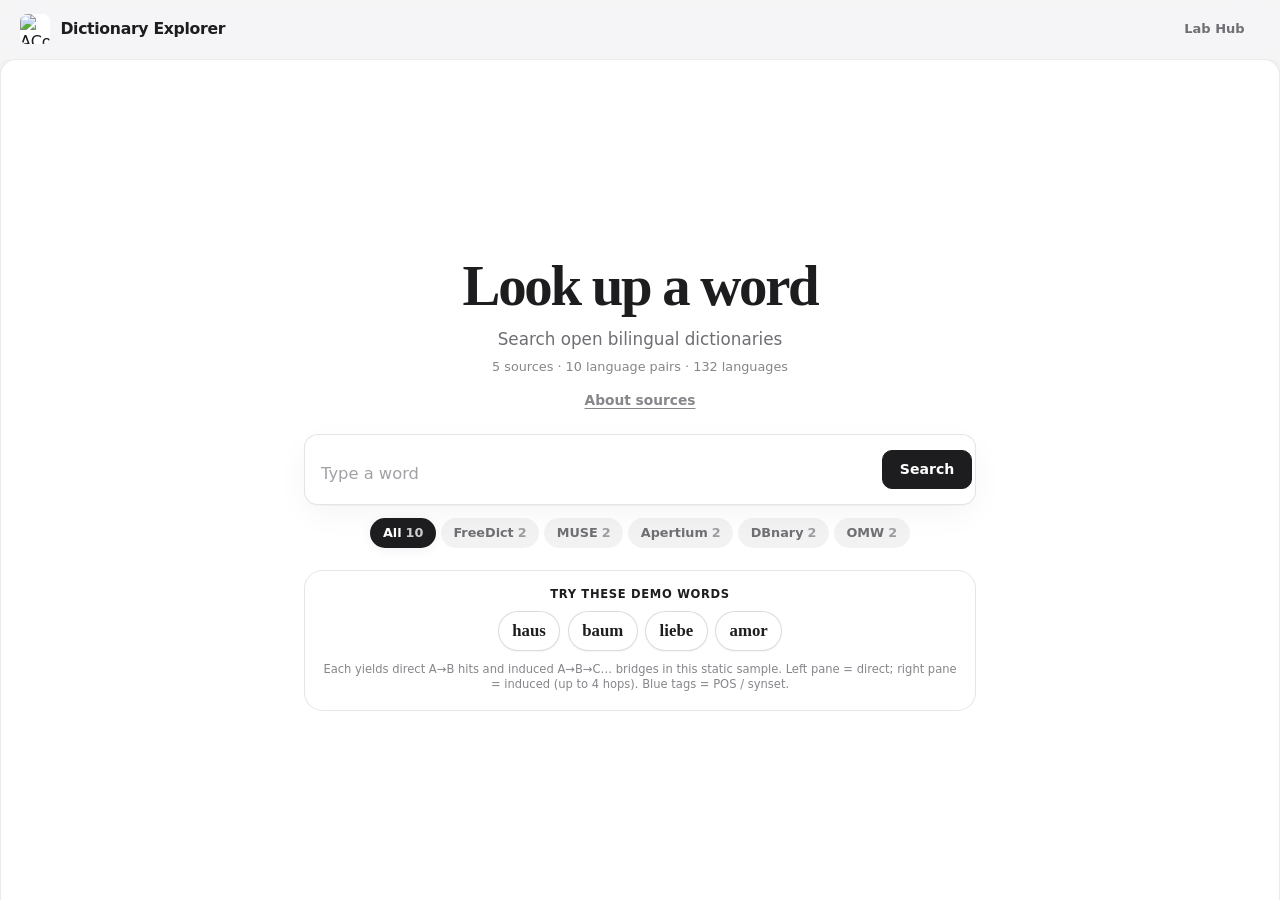
==== commit e9fdc8e6: "Highlight demo dictionary words that show direct and induced matches. Also tighten static bridge mat" ====
--- a/docs/dict_graph_reader/index.html
+++ b/docs/dict_graph_reader/index.html
@@ -234,6 +234,56 @@
     margin-top: 1.25rem;
     color: var(--faint);
     font-size: 0.95rem;
+  }
+  .hint-demo {
+    margin-top: 1.35rem;
+    padding: 0.95rem 1.1rem 1.05rem;
+    border: 1px solid rgba(0, 0, 0, 0.1);
+    border-radius: 1.15rem;
+    background: rgba(255, 255, 255, 0.72);
+    text-align: center;
+  }
+  .hint-demo .hint-kicker {
+    display: block;
+    margin: 0 0 0.55rem;
+    font-size: 0.72rem;
+    font-weight: 700;
+    letter-spacing: 0.06em;
+    text-transform: uppercase;
+    color: var(--ink);
+  }
+  .hint-demo .hint-words {
+    display: flex;
+    flex-wrap: wrap;
+    justify-content: center;
+    gap: 0.45rem;
+  }
+  .hint-demo .hint-words button,
+  .hint button.try-word {
+    border: 1px solid rgba(0, 0, 0, 0.14);
+    background: #fff;
+    padding: 0.42rem 0.85rem;
+    font: inherit;
+    font-family: var(--serif-display);
+    font-size: 1.05rem;
+    font-weight: 600;
+    color: var(--ink);
+    cursor: pointer;
+    border-radius: 980px;
+    text-decoration: none;
+    box-shadow: 0 1px 2px rgba(0, 0, 0, 0.04);
+  }
+  .hint-demo .hint-words button:hover,
+  .hint button.try-word:hover {
+    border-color: rgba(0, 0, 0, 0.28);
+    background: rgba(0, 0, 0, 0.03);
+  }
+  .hint-demo .hint-note {
+    display: block;
+    margin-top: 0.65rem;
+    font-size: 0.72rem;
+    line-height: 1.35;
+    color: var(--faint);
   }
   .hint button {
     border: 0;
@@ -1321,12 +1371,15 @@
             <div class="pos-chips" id="posChips"></div>
           </div>
 
-          <div class="hint" id="hint">
-            Try
-            <button type="button" data-q="house">house</button>,
-            <button type="button" data-q="water">water</button>,
-            <button type="button" data-q="amour">amour</button>
-            <span style="display:block;margin-top:0.35rem;font-size:0.72rem;color:var(--faint)">Left: direct A→B. Right: induced A→B→C… (new ends only, up to 4 hops). Blue tags = POS / synset.</span>
+          <div class="hint hint-demo" id="hint">
+            <span class="hint-kicker">Try these demo words</span>
+            <div class="hint-words">
+              <button type="button" class="try-word" data-q="haus" title="Direct hits and induced bridges">haus</button>
+              <button type="button" class="try-word" data-q="baum" title="Direct hits and induced bridges">baum</button>
+              <button type="button" class="try-word" data-q="liebe" title="Direct hits and induced bridges">liebe</button>
+              <button type="button" class="try-word" data-q="amor" title="Direct hits and induced bridges">amor</button>
+            </div>
+            <span class="hint-note">Each yields direct A→B hits and induced A→B→C… bridges in this static sample. Left pane = direct; right pane = induced (up to 4 hops). Blue tags = POS / synset.</span>
           </div>
         </div>
       </div>
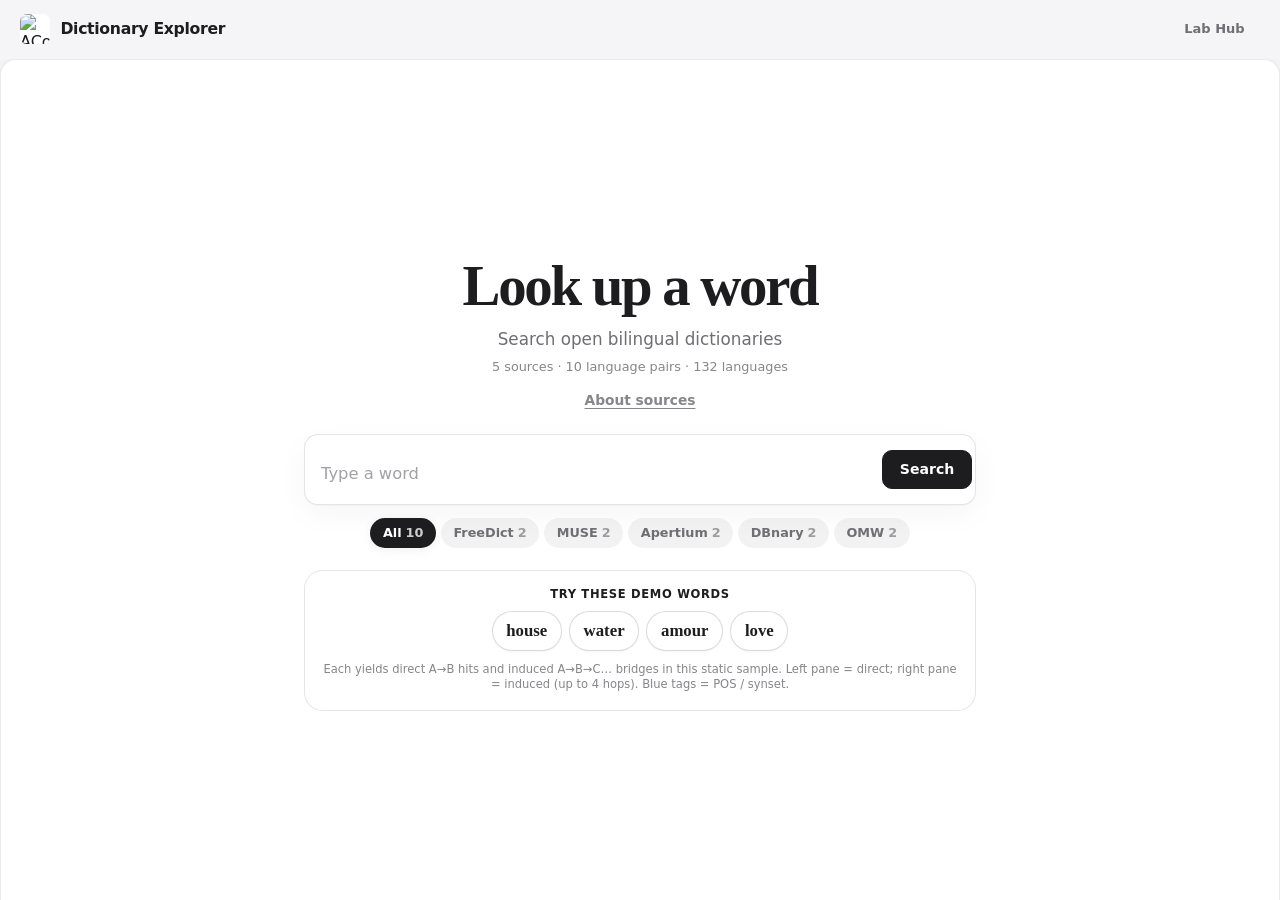
==== commit ba049954: "Refresh static demo hub copy, tree popup stage background, and dict bake. Align featured blurbs, mak" ====
--- a/docs/dict_graph_reader/index.html
+++ b/docs/dict_graph_reader/index.html
@@ -1374,10 +1374,10 @@
           <div class="hint hint-demo" id="hint">
             <span class="hint-kicker">Try these demo words</span>
             <div class="hint-words">
-              <button type="button" class="try-word" data-q="haus" title="Direct hits and induced bridges">haus</button>
-              <button type="button" class="try-word" data-q="baum" title="Direct hits and induced bridges">baum</button>
-              <button type="button" class="try-word" data-q="liebe" title="Direct hits and induced bridges">liebe</button>
-              <button type="button" class="try-word" data-q="amor" title="Direct hits and induced bridges">amor</button>
+              <button type="button" class="try-word" data-q="house" title="Direct hits and induced bridges">house</button>
+              <button type="button" class="try-word" data-q="water" title="Direct hits and induced bridges">water</button>
+              <button type="button" class="try-word" data-q="amour" title="Direct hits and induced bridges">amour</button>
+              <button type="button" class="try-word" data-q="love" title="Direct hits and induced bridges">love</button>
             </div>
             <span class="hint-note">Each yields direct A→B hits and induced A→B→C… bridges in this static sample. Left pane = direct; right pane = induced (up to 4 hops). Blue tags = POS / synset.</span>
           </div>
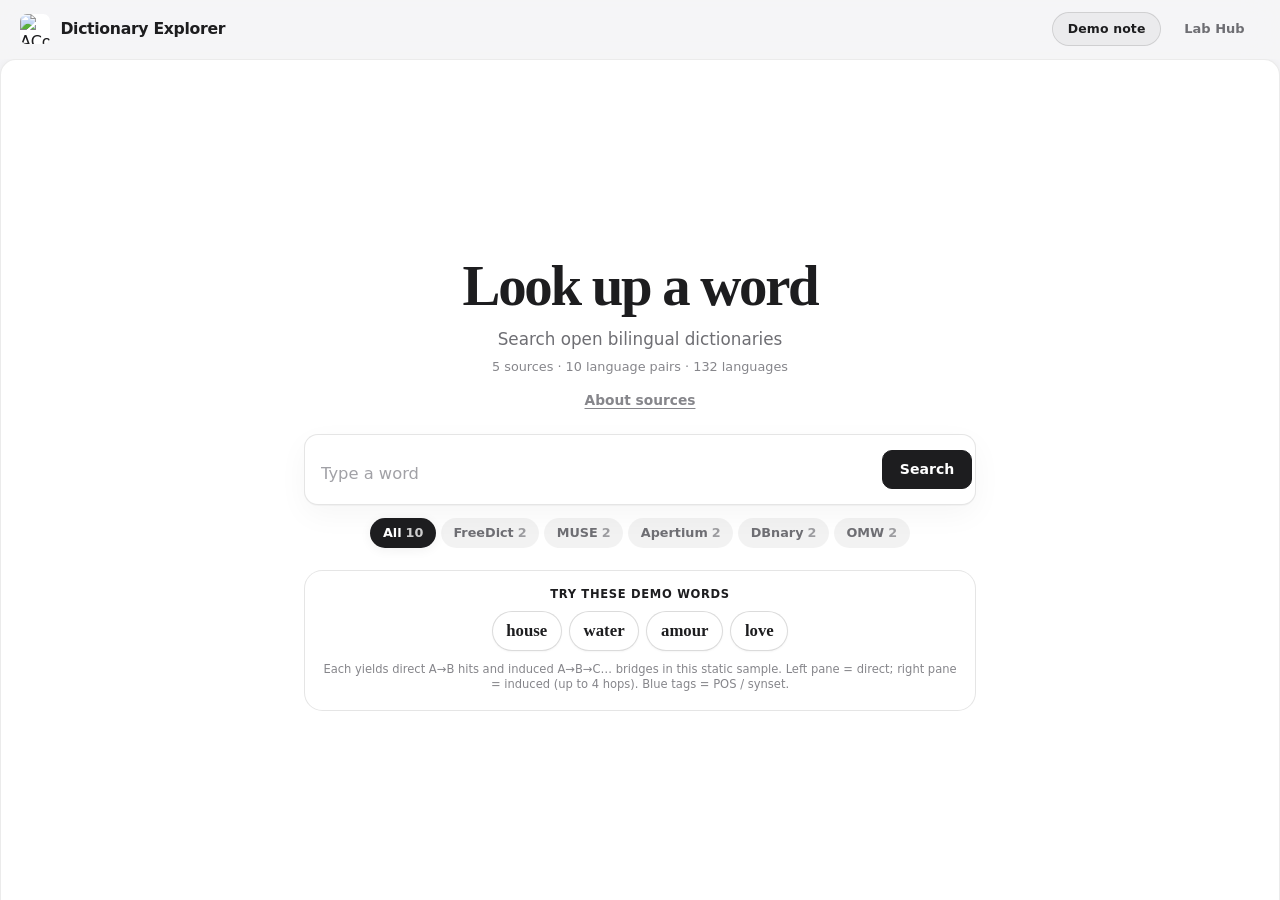
==== commit 0a46475e: "Add a Demo note popup on Sentence Reader and Dictionary. Clarify that Pages ships a small baked subs" ====
--- a/docs/dict_graph_reader/index.html
+++ b/docs/dict_graph_reader/index.html
@@ -2361,5 +2361,6 @@
   console.error(err);
 });
 </script>
+<script src="../shared/demo_note.js"></script>
 </body>
 </html>
--- a/docs/shared/tool.css
+++ b/docs/shared/tool.css
@@ -443,3 +443,63 @@
 }
 
 .hidden { display: none !important; }
+
+/* Static GitHub Pages demo note (shared by tools) */
+.btn.demo-note-btn {
+  border-color: rgba(0, 0, 0, 0.12);
+  background: rgba(0, 0, 0, 0.04);
+  color: var(--ink);
+  font-size: 0.78rem;
+  font-weight: 650;
+  letter-spacing: 0.01em;
+}
+.btn.demo-note-btn:hover {
+  background: rgba(0, 0, 0, 0.07);
+  border-color: rgba(0, 0, 0, 0.18);
+}
+.demo-note-backdrop {
+  display: none;
+  position: fixed;
+  inset: 0;
+  z-index: 80;
+  align-items: center;
+  justify-content: center;
+  padding: 1.25rem;
+  background: rgba(0, 0, 0, 0.28);
+  backdrop-filter: blur(8px);
+  -webkit-backdrop-filter: blur(8px);
+}
+.demo-note-backdrop.open { display: flex; }
+.demo-note-modal {
+  width: min(28rem, 100%);
+  background: #fff;
+  border-radius: 18px;
+  box-shadow: var(--shadow-lg);
+  border: 1px solid var(--line);
+  padding: 1.35rem 1.4rem 1.15rem;
+}
+.demo-note-modal .dn-kicker {
+  margin: 0 0 0.35rem;
+  font-size: 0.68rem;
+  font-weight: 750;
+  letter-spacing: 0.08em;
+  text-transform: uppercase;
+  color: var(--tertiary);
+}
+.demo-note-modal h2 {
+  margin: 0 0 0.75rem;
+  font-size: 1.2rem;
+  font-weight: 650;
+  letter-spacing: -0.02em;
+}
+.demo-note-modal p {
+  margin: 0 0 0.7rem;
+  font-size: 0.9rem;
+  line-height: 1.5;
+  color: var(--secondary);
+}
+.demo-note-modal p:last-of-type { margin-bottom: 1.1rem; }
+.demo-note-modal .dn-actions {
+  display: flex;
+  justify-content: flex-end;
+}
